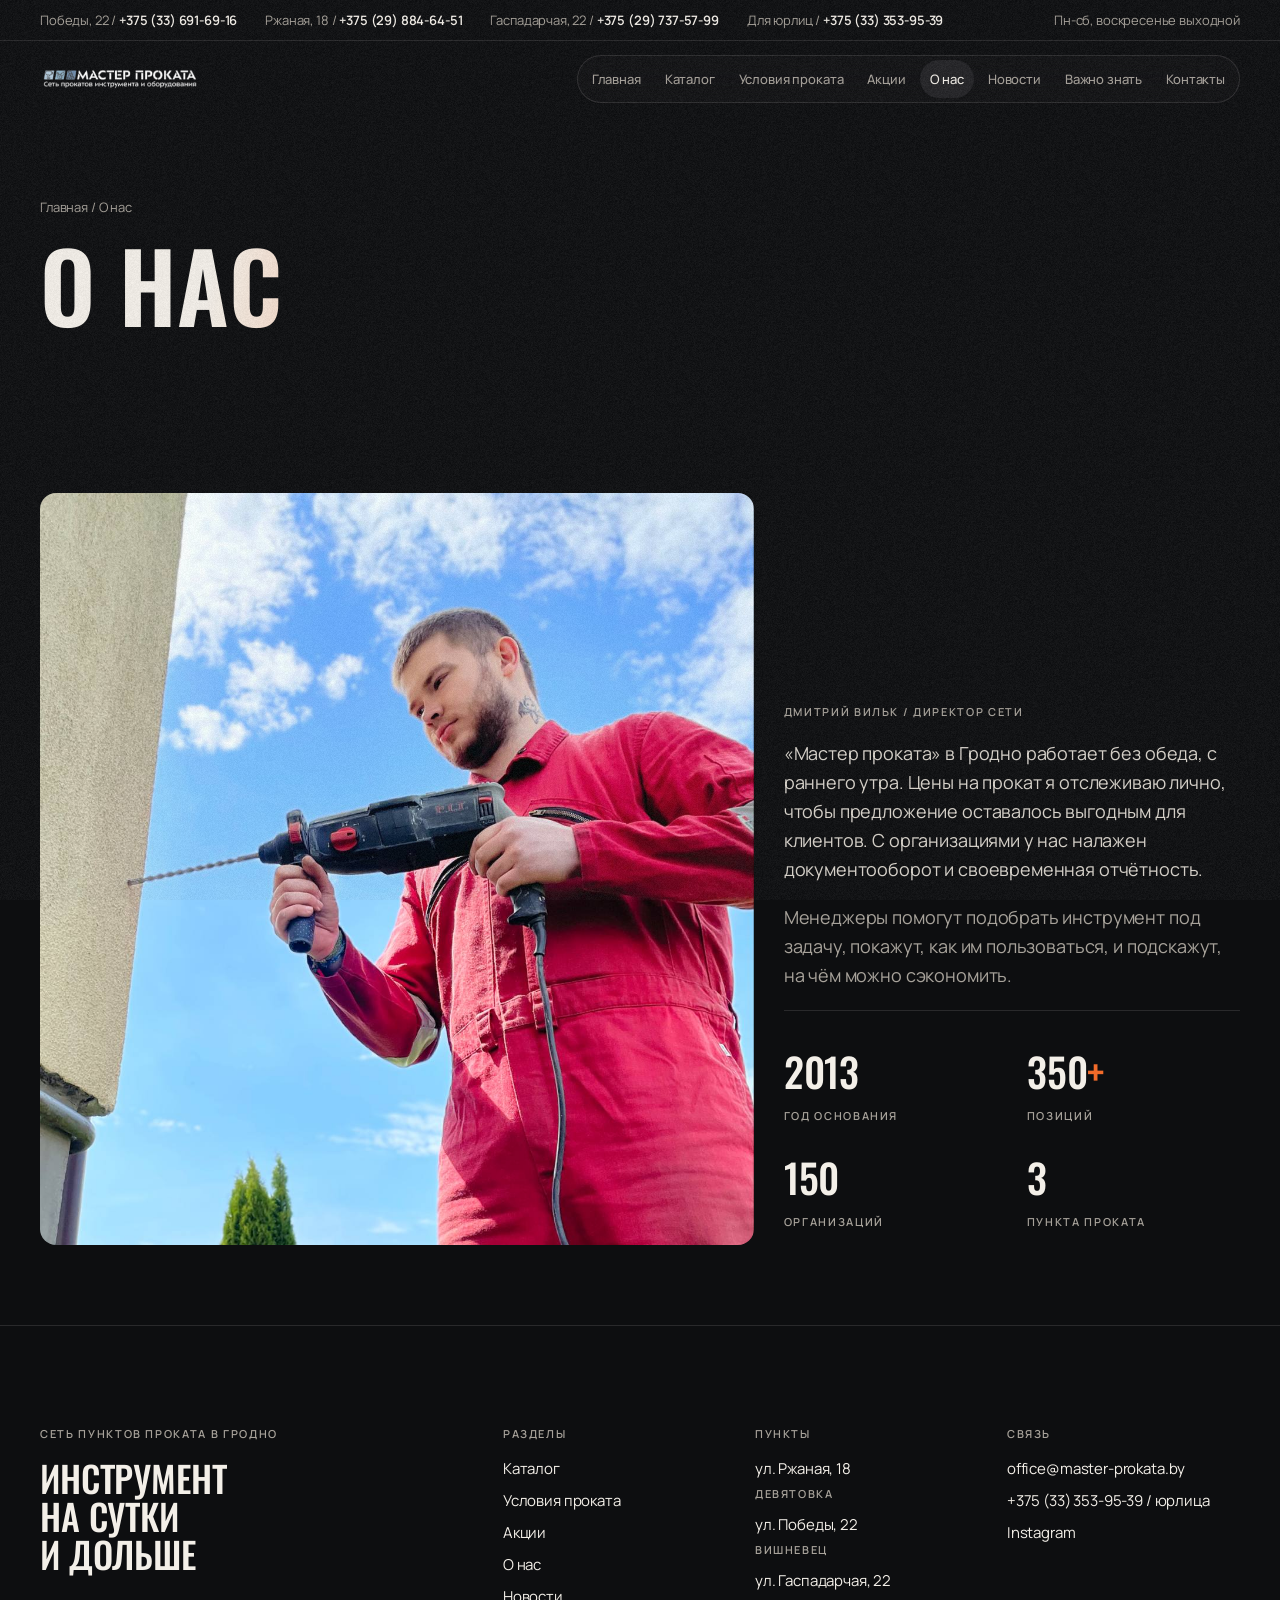
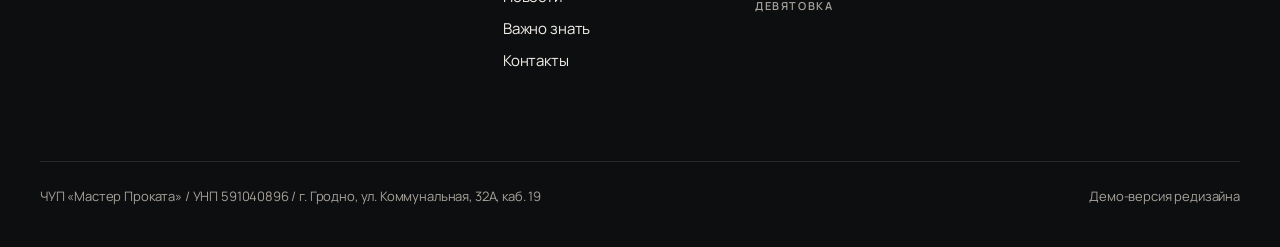
==== about.html @ 96099c33 "Master prokata redesign demo" ====
<!doctype html><html lang="ru"><head><meta charset="utf-8"><meta name="viewport" content="width=device-width,initial-scale=1">
<title>О нас / Мастер проката</title><link rel="preconnect" href="https://fonts.googleapis.com"><link rel="preconnect" href="https://fonts.gstatic.com" crossorigin>
<link href="https://fonts.googleapis.com/css2?family=Manrope:wght@400;500;600&family=Oswald:wght@500;600&display=swap&subset=cyrillic" rel="stylesheet">
<link rel="stylesheet" href="style.css"></head><body><div class="grain" aria-hidden="true"></div>
<div class="top"><div class="wrap">
<a href="tel:+375336916916">Победы, 22 / <b>+375 (33) 691-69-16</b></a>
<a href="tel:+375298846451">Ржаная, 18 / <b>+375 (29) 884-64-51</b></a>
<a href="tel:+375297375799">Гаспадарчая, 22 / <b>+375 (29) 737-57-99</b></a>
<a href="tel:+375333539539">Для юрлиц / <b>+375 (33) 353-95-39</b></a>
<span class="sp"></span><span>Пн-сб, воскресенье выходной</span>
<div class="call"><span>Гродно / 3 пункта проката</span><a href="contacts.html"><b>Позвонить</b></a></div>
</div></div>
<header class="hdr"><div class="wrap"><a class="logo" href="index.html"><img src="assets/img/logo.png" alt="Мастер проката"></a>
<nav class="nav"><a href="index.html">Главная</a><a href="catalog.html">Каталог</a><a href="usloviya.html">Условия проката</a><a href="https://master-prokata.by/akcii/" target=_blank rel=noopener>Акции</a><a href="about.html" class=on>О нас</a><a href="https://master-prokata.by/news/" target=_blank rel=noopener>Новости</a><a href="https://master-prokata.by/baza-znanii/" target=_blank rel=noopener>Важно знать</a><a href="contacts.html">Контакты</a></nav><button class="burger" aria-label="Меню" aria-expanded="false"><span></span><span></span><span></span></button></div></header>
<section class="phead"><div class="wrap" data-g><div class="crumbs" data-r><a href="index.html">Главная</a> / О нас</div><h1 class="grad" data-r>О нас</h1></div></section>
<section class="sec tight"><div class="wrap split" data-b><div class="ph" data-r><img src="assets/img/hero.jpg" alt="Работа с перфоратором"></div><div class="tx" data-g>
<div class="cap" data-r>Дмитрий Вильк / директор сети</div>
<p class="lead" data-r style="color:#d8d3cb">«Мастер проката» в Гродно работает без обеда, с раннего утра. Цены на прокат я отслеживаю лично, чтобы предложение оставалось выгодным для клиентов. С организациями у нас налажен документооборот и своевременная отчётность.</p>
<p class="lead" data-r>Менеджеры помогут подобрать инструмент под задачу, покажут, как им пользоваться, и подскажут, на чём можно сэкономить.</p>
<div class="nums" data-g style="grid-template-columns:1fr 1fr"><div class="num" data-r><b>2013</b><span class="cap">год основания</span></div><div class="num" data-r><b>350<i>+</i></b><span class="cap">позиций</span></div><div class="num" data-r><b>150</b><span class="cap">организаций</span></div><div class="num" data-r><b>3</b><span class="cap">пункта проката</span></div></div></div></div></section><footer class="ftr"><div class="wrap"><div class="g" data-g>
<div data-r><div class="cap">Сеть пунктов проката в Гродно</div><p class="big" style="margin:18px 0 24px">Инструмент<br>на сутки<br>и дольше</p><a class="pill acc" href="tel:+375298846451">+375 (29) 884-64-51</a></div>
<div data-r><h4>Разделы</h4><ul><li><a href="catalog.html">Каталог</a></li><li><a href="usloviya.html">Условия проката</a></li><li><a href="https://master-prokata.by/akcii/">Акции</a></li><li><a href="about.html">О нас</a></li><li><a href="https://master-prokata.by/news/">Новости</a></li><li><a href="https://master-prokata.by/baza-znanii/">Важно знать</a></li><li><a href="contacts.html">Контакты</a></li></ul></div>
<div data-r><h4>Пункты</h4><ul><li>ул. Ржаная, 18<br><span class="cap">Девятовка</span></li><li>ул. Победы, 22<br><span class="cap">Вишневец</span></li><li>ул. Гаспадарчая, 22<br><span class="cap">Девятовка</span></li></ul></div>
<div data-r><h4>Связь</h4><ul><li><a href="mailto:office@master-prokata.by">office@master-prokata.by</a></li><li><a href="tel:+375333539539">+375 (33) 353-95-39 / юрлица</a></li><li><a href="https://www.instagram.com/masterprokata_grodno/" target="_blank" rel="noopener">Instagram</a></li></ul></div>
</div><div class="legal"><span>ЧУП «Мастер Проката» / УНП 591040896 / г. Гродно, ул. Коммунальная, 32А, каб. 19</span><span>Демо-версия редизайна</span></div></div></footer>
<script src="main.js"></script></body></html>
---- style.css ----
:root{--bg:#0d0e10;--bg2:#141518;--ink:#f3efe8;--mute:#a7a29a;--line:rgba(243,239,232,.12);--acc:#f26b2a;
--glass:rgba(22,23,26,.55);--e:cubic-bezier(.215,.61,.355,1);--lead:cubic-bezier(.16,1,.3,1);
--disp:"Oswald",Arial Narrow,sans-serif;--text:"Manrope",Arial,sans-serif;--wrap:1520px}
*{box-sizing:border-box;margin:0;padding:0}
html{background:var(--bg);color:var(--ink);font:400 15px/1.6 var(--text);letter-spacing:-.01em;-webkit-font-smoothing:antialiased}
body{overflow-x:hidden}
a{color:inherit;text-decoration:none}img{display:block;max-width:100%}
.grain{position:fixed;inset:0;pointer-events:none;z-index:100;opacity:.05;background:url("assets/img/grain.png") repeat;background-size:200px 200px}
.wrap{max-width:var(--wrap);margin:0 auto;padding:0 40px}
.sec{padding:120px 0}.sec.tight{padding:80px 0}
.cap{font:600 11px/1.4 var(--text);letter-spacing:.15em;text-transform:uppercase;color:var(--mute)}
.cap b{color:var(--acc);font-weight:600}
h1,h2,h3{font-family:var(--disp);font-weight:600;text-transform:uppercase;letter-spacing:0;line-height:.95}
.grad{background:linear-gradient(100deg,var(--ink) 30%,var(--acc) 120%);-webkit-background-clip:text;background-clip:text;color:transparent}
h2{font-size:clamp(40px,5vw,72px)}
h3{font-size:22px;line-height:1.1}
p.lead{font-size:18px;color:var(--mute);max-width:520px}
/* pills */
.pill{display:inline-flex;align-items:center;gap:8px;height:44px;padding:0 22px;border-radius:999px;border:1px solid var(--line);background:var(--glass);backdrop-filter:blur(14px);-webkit-backdrop-filter:blur(14px);font:600 14px var(--text);transition:background .3s var(--e),border-color .3s var(--e),color .3s var(--e)}
.pill:hover{border-color:rgba(243,239,232,.35)}
.pill.acc{background:var(--acc);border-color:var(--acc);color:#140904}.pill.acc:hover{background:#ff7d3e}
.pill.sm{height:34px;padding:0 16px;font-size:13px}
.glass{background:var(--glass);border:1px solid var(--line);border-radius:16px;backdrop-filter:blur(18px);-webkit-backdrop-filter:blur(18px)}
/* top bar + header */
.top{position:relative;z-index:20;background:var(--bg);border-bottom:1px solid var(--line);font-size:13px;color:var(--mute)}
.top .wrap{display:flex;gap:28px;align-items:center;height:40px;white-space:nowrap}
.top a:hover{color:var(--ink)}.top b{color:var(--ink);font-weight:600}.top .sp{flex:1}
.hdr{position:sticky;top:0;z-index:30;transition:background .5s var(--e)}
.hdr.solid{background:rgba(13,14,16,.82);backdrop-filter:blur(16px);-webkit-backdrop-filter:blur(16px);border-bottom:1px solid var(--line)}
.hdr .wrap{position:relative;display:flex;align-items:center;gap:24px;height:76px}
.logo img{height:30px;width:auto}
.nav{display:flex;gap:4px;margin-left:auto;padding:4px;border-radius:999px;border:1px solid var(--line);background:var(--glass);backdrop-filter:blur(14px);-webkit-backdrop-filter:blur(14px)}
.nav a{padding:9px 14px;border-radius:999px;font-size:14px;font-weight:500;color:var(--mute);transition:color .3s var(--e),background .3s var(--e)}
.nav a:hover,.nav a.on{color:var(--ink);background:rgba(243,239,232,.08)}
.burger{display:none;margin-left:auto;width:44px;height:44px;border-radius:999px;border:1px solid var(--line);background:var(--glass);color:var(--ink);cursor:pointer}
.burger span{display:block;width:18px;height:2px;margin:4px auto;background:currentColor;transition:transform .3s var(--e),opacity .3s var(--e)}
.open .burger span:nth-child(1){transform:translateY(6px) rotate(45deg)}.open .burger span:nth-child(2){opacity:0}.open .burger span:nth-child(3){transform:translateY(-6px) rotate(-45deg)}
.call{display:none}
/* hero */
.hero{position:relative;min-height:calc(100svh - 40px);margin-top:-76px;display:flex;align-items:flex-end;overflow:hidden}
.hero img.bg{position:absolute;top:0;right:0;width:56%;height:100%;object-fit:cover;object-position:50% 30%}
.hero:after{content:"";position:absolute;inset:0;background:linear-gradient(90deg,var(--bg) 44%,rgba(13,14,16,0) 60%),linear-gradient(0deg,var(--bg) 0%,rgba(13,14,16,0) 25%),linear-gradient(180deg,rgba(13,14,16,.7) 0%,rgba(13,14,16,0) 22%)}
.hero .wrap{position:relative;z-index:2;width:100%;padding-bottom:56px}
.hero .col{width:39vw;max-width:45vw}
.hero h1{font-size:clamp(64px,11.25vw,162px);line-height:.86;margin:18px 0 22px}
.hero p{font-size:17px;color:#cfc9c0;max-width:440px}
.hero .acts{display:flex;gap:12px;margin-top:32px;flex-wrap:wrap}
.hero .pts{position:absolute;right:40px;bottom:72px;z-index:2;width:330px;padding:22px;display:grid;gap:14px}
.pts .r{display:flex;justify-content:space-between;gap:12px;font-size:14px}.pts .r span{color:var(--mute)}
/* numbers */
.nums{display:grid;grid-template-columns:repeat(4,1fr);gap:30px;border-top:1px solid var(--line);padding-top:40px}
.num b{display:block;font:500 40px/1 var(--disp);margin-bottom:12px}.num b i{font-style:normal;color:var(--acc)}
/* asym */
.asym{display:grid;grid-template-columns:39fr 61fr;gap:30px;align-items:start}
.asym .head{position:sticky;top:120px}
.asym h2{margin:18px 0 24px}
/* cards */
.grid{display:grid;grid-template-columns:repeat(4,1fr);gap:16px}
.grid.top4{gap:30px}
.card{position:relative;display:flex;flex-direction:column;border-radius:16px;overflow:hidden;background:var(--bg2);border:1px solid var(--line);transition:border-color .5s var(--e)}
.card:hover{border-color:rgba(242,107,42,.55)}
.card .ph{aspect-ratio:4/3;overflow:hidden;background:#e9e6e0}
.card .ph img{width:100%;height:100%;object-fit:cover;transition:transform .6s var(--e)}
.card .ph.prod img{object-fit:contain;padding:18px;mix-blend-mode:multiply}
.card:hover .ph img{transform:scale(1.04)}
.card .bd{padding:18px 20px 20px;display:flex;flex-direction:column;gap:10px;flex:1}
.card .nm{font-weight:600;font-size:15px;line-height:1.35}
.card .pr{margin-top:auto;display:flex;align-items:baseline;gap:8px;font:500 28px/1 var(--disp)}
.card .pr small{font:500 11px var(--text);letter-spacing:.15em;text-transform:uppercase;color:var(--mute)}
.card .pr s{font-size:16px;color:var(--mute)}
.tag{position:absolute;top:12px;left:12px;z-index:2}
/* steps */
.steps{display:grid;grid-template-columns:repeat(3,1fr);gap:16px}
.step{padding:28px;border-radius:16px;border:1px solid var(--line)}
.step b{display:block;font:500 32px/1 var(--disp);color:var(--acc);margin-bottom:18px}
.step p{color:var(--mute);margin-top:10px}
/* photo split */
.split{display:grid;grid-template-columns:61fr 39fr;gap:30px;align-items:stretch}
.split .ph{border-radius:16px;overflow:hidden;min-height:560px}.split .ph img{width:100%;height:100%;object-fit:cover}
.split .tx{display:flex;flex-direction:column;justify-content:flex-end;gap:20px;padding:12px 0}
.rows{border-top:1px solid var(--line)}.rows>div{display:flex;justify-content:space-between;gap:20px;padding:16px 0;border-bottom:1px solid var(--line)}.rows span{color:var(--mute)}
/* points */
.points{display:grid;grid-template-columns:repeat(3,1fr);gap:16px}
.point{border-radius:16px;overflow:hidden;position:relative;min-height:420px;display:flex;align-items:flex-end}
.point img{position:absolute;inset:0;width:100%;height:100%;object-fit:cover}
.point .glass{position:relative;margin:12px;padding:20px;width:100%}
.point h3{margin:8px 0 12px}.point a.tel{font:500 28px/1 var(--disp);display:block;margin-bottom:8px}
/* footer */
.ftr{border-top:1px solid var(--line);padding:100px 0 40px}
.ftr .g{display:grid;grid-template-columns:39fr 20fr 20fr 21fr;gap:30px}
.ftr h4{font:600 11px var(--text);letter-spacing:.15em;text-transform:uppercase;color:var(--mute);margin-bottom:16px}
.ftr li{list-style:none;margin-bottom:8px}.ftr li a:hover{color:var(--acc)}
.ftr .big{font:500 36px/1.05 var(--disp);text-transform:uppercase}
.ftr .legal{margin-top:80px;padding-top:24px;border-top:1px solid var(--line);font-size:13px;color:var(--mute);display:flex;justify-content:space-between;gap:20px;flex-wrap:wrap}
/* inner */
.phead{padding:80px 0 60px}
.phead h1{font-size:clamp(52px,7.5vw,112px);margin:20px 0 24px;max-width:45vw}
.crumbs{font-size:13px;color:var(--mute)}.crumbs a:hover{color:var(--ink)}
.pills{display:flex;flex-wrap:wrap;gap:8px}
.az{columns:4;column-gap:30px}.az a{display:block;padding:9px 0;border-bottom:1px solid var(--line);color:#d8d3cb;break-inside:avoid;transition:color .3s var(--e)}.az a:hover{color:var(--acc)}
.item{display:grid;grid-template-columns:55fr 45fr;gap:30px}
.item .ph{background:#e9e6e0;border-radius:16px;display:flex;align-items:center;justify-content:center;padding:40px;min-height:520px}
.item .ph img{mix-blend-mode:multiply;max-height:440px}
.item h1{font-size:clamp(44px,5vw,76px);margin:18px 0 24px;max-width:none}
.price{font:500 40px/1 var(--disp)}.price small{font:600 11px var(--text);letter-spacing:.15em;text-transform:uppercase;color:var(--mute);margin-left:8px}
.spec{display:grid;grid-template-columns:1fr 1fr;border-top:1px solid var(--line)}.spec div{padding:12px 0;border-bottom:1px solid var(--line);display:flex;justify-content:space-between;gap:12px;padding-right:20px}.spec span{color:var(--mute)}
.prose{max-width:760px;color:#d8d3cb}.prose p{margin-bottom:16px}.prose h3{margin:40px 0 14px;color:var(--ink)}.prose ul{margin:0 0 16px 20px}
.note{padding:22px 24px;border-left:2px solid var(--acc);background:var(--bg2);border-radius:0 16px 16px 0;margin:24px 0}
/* lead motion: blur-in */
.js [data-r]{opacity:0;filter:blur(14px);transform:translateY(18px)}
.js [data-r].in{opacity:1;filter:blur(0);transform:none;transition:opacity .9s var(--lead),filter .9s var(--lead),transform .9s var(--lead);transition-delay:var(--d,0ms)}
@media (prefers-reduced-motion:reduce){.js [data-r]{opacity:1;filter:none;transform:none}*{transition:none!important}}
/* responsive */
@media(max-width:1280px){.nav a{padding:9px 10px;font-size:13px}}
@media(max-width:1100px){.nav{display:none}.burger{display:block}
 .open .nav{display:flex;flex-direction:column;position:absolute;top:100%;left:16px;right:16px;border-radius:16px;padding:10px;background:rgba(20,21,24,.94)}
 .open .nav a{padding:14px 16px;font-size:17px;color:var(--ink)}
 .grid{grid-template-columns:repeat(2,1fr)}.az{columns:2}}
@media(max-width:760px){.wrap{padding:0 16px}.sec{padding:80px 0}
 .top .wrap>*:not(.call){display:none}.top .call{display:flex;width:100%;justify-content:space-between}
 .hdr .wrap{height:64px}.hero{margin-top:-64px}
 .hero .col{width:100%;max-width:none}.hero h1{font-size:72px}.hero .pts{position:relative;right:auto;bottom:auto;width:auto;margin:0 16px 40px}
 .hero{flex-direction:column;justify-content:flex-end}.hero .wrap{padding-bottom:28px}
 .hero:after{background:linear-gradient(0deg,var(--bg) 40%,rgba(13,14,16,0) 62%),linear-gradient(180deg,rgba(13,14,16,.6) 0%,rgba(13,14,16,0) 18%)}
 .hero img.bg{width:100%;height:64%;object-position:60% 20%}
 .hero{min-height:auto;padding-top:56vh}
 .nums{grid-template-columns:1fr 1fr;gap:28px 16px}.asym,.split,.item,.ftr .g{grid-template-columns:1fr}.asym .head{position:static}
 .grid,.grid.top4{grid-template-columns:1fr 1fr;gap:12px}.steps,.points{grid-template-columns:1fr}.split .ph{min-height:360px}
 .card .bd{padding:14px}.card .nm{font-size:14px}.card .pr{font-size:24px}
 .phead h1{max-width:none}.az{columns:1}.spec{grid-template-columns:1fr}.item .ph{min-height:320px}}
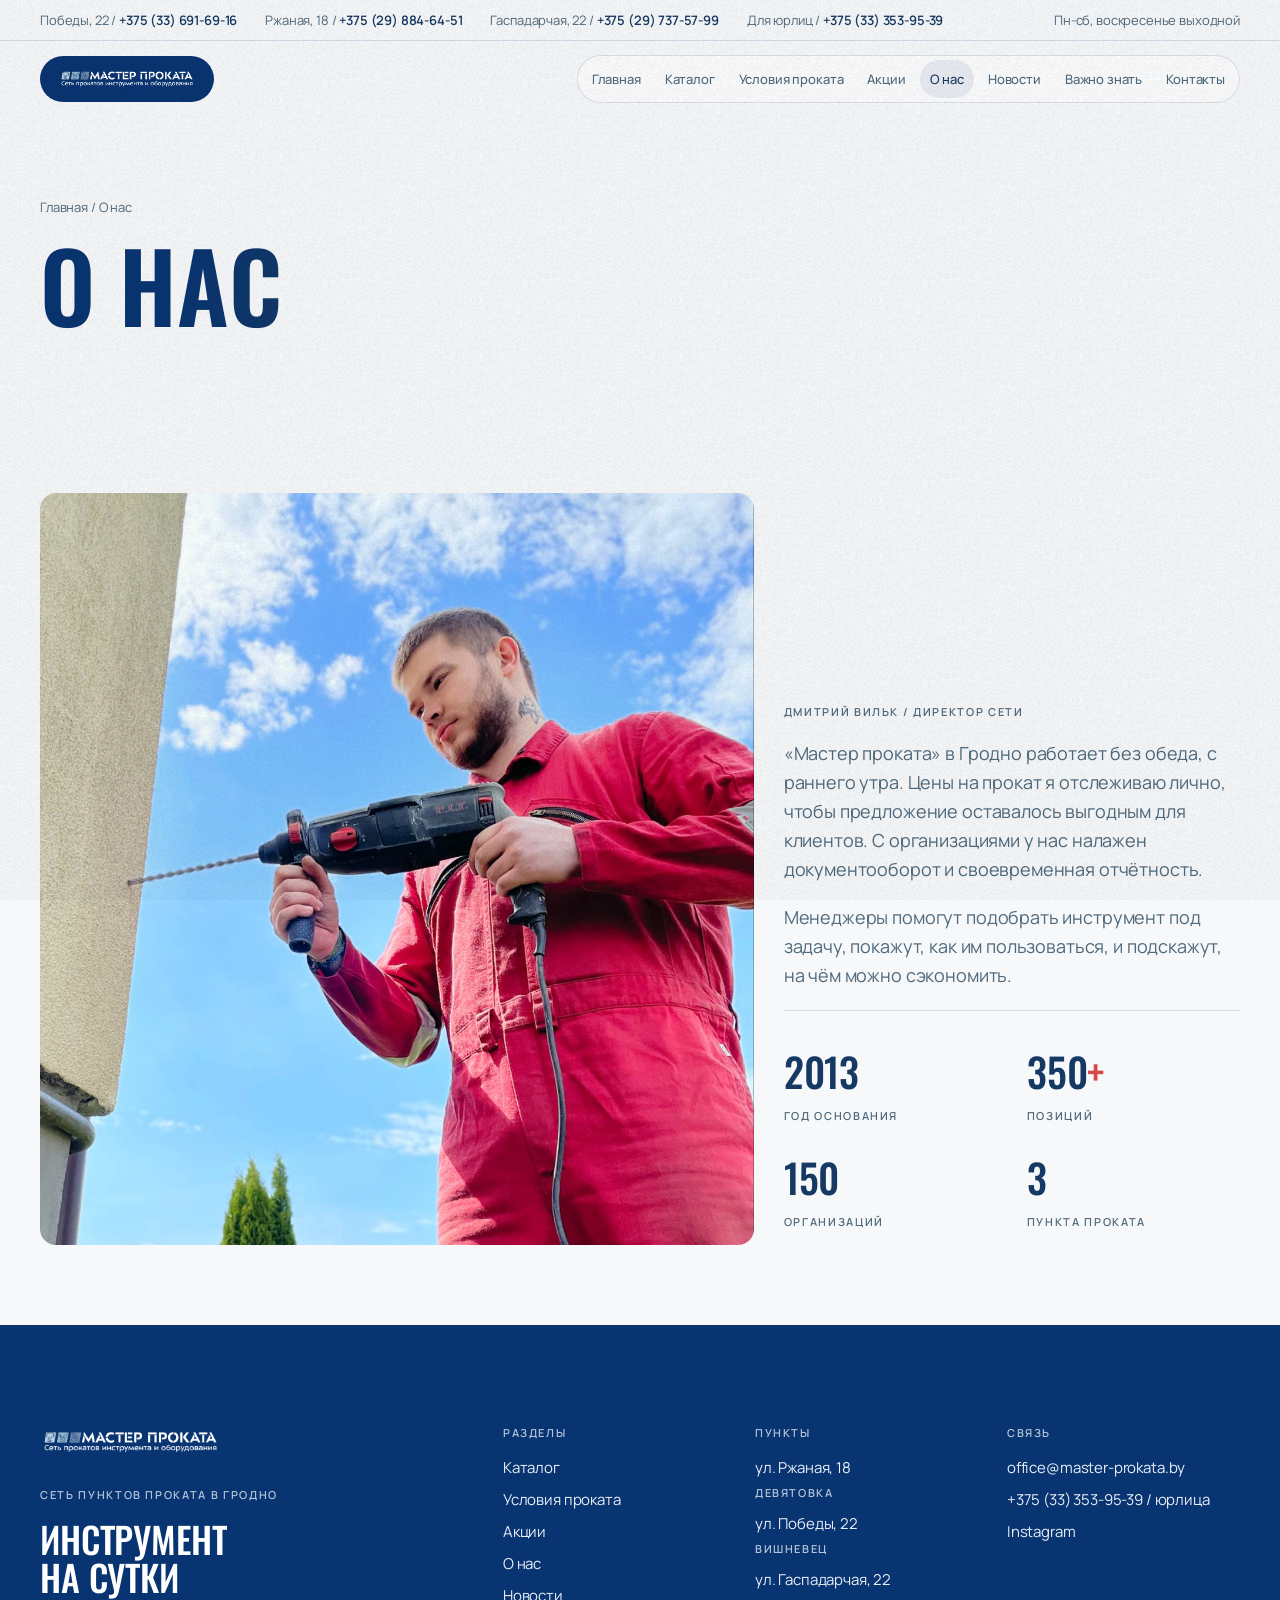
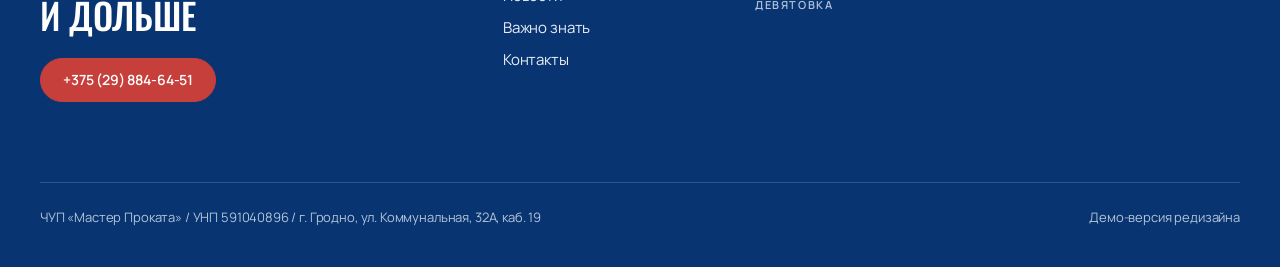
==== commit 517c0f94: "Light theme in master-prokata palette, real logo" ====
--- a/about.html
+++ b/about.html
@@ -15,10 +15,10 @@
 <section class="phead"><div class="wrap" data-g><div class="crumbs" data-r><a href="index.html">Главная</a> / О нас</div><h1 class="grad" data-r>О нас</h1></div></section>
 <section class="sec tight"><div class="wrap split" data-b><div class="ph" data-r><img src="assets/img/hero.jpg" alt="Работа с перфоратором"></div><div class="tx" data-g>
 <div class="cap" data-r>Дмитрий Вильк / директор сети</div>
-<p class="lead" data-r style="color:#d8d3cb">«Мастер проката» в Гродно работает без обеда, с раннего утра. Цены на прокат я отслеживаю лично, чтобы предложение оставалось выгодным для клиентов. С организациями у нас налажен документооборот и своевременная отчётность.</p>
+<p class="lead" data-r >«Мастер проката» в Гродно работает без обеда, с раннего утра. Цены на прокат я отслеживаю лично, чтобы предложение оставалось выгодным для клиентов. С организациями у нас налажен документооборот и своевременная отчётность.</p>
 <p class="lead" data-r>Менеджеры помогут подобрать инструмент под задачу, покажут, как им пользоваться, и подскажут, на чём можно сэкономить.</p>
 <div class="nums" data-g style="grid-template-columns:1fr 1fr"><div class="num" data-r><b>2013</b><span class="cap">год основания</span></div><div class="num" data-r><b>350<i>+</i></b><span class="cap">позиций</span></div><div class="num" data-r><b>150</b><span class="cap">организаций</span></div><div class="num" data-r><b>3</b><span class="cap">пункта проката</span></div></div></div></div></section><footer class="ftr"><div class="wrap"><div class="g" data-g>
-<div data-r><div class="cap">Сеть пунктов проката в Гродно</div><p class="big" style="margin:18px 0 24px">Инструмент<br>на сутки<br>и дольше</p><a class="pill acc" href="tel:+375298846451">+375 (29) 884-64-51</a></div>
+<div data-r><a class="logo" href="index.html"><img src="assets/img/logo.png" alt="Мастер проката"></a><div class="cap">Сеть пунктов проката в Гродно</div><p class="big" style="margin:18px 0 24px">Инструмент<br>на сутки<br>и дольше</p><a class="pill acc" href="tel:+375298846451">+375 (29) 884-64-51</a></div>
 <div data-r><h4>Разделы</h4><ul><li><a href="catalog.html">Каталог</a></li><li><a href="usloviya.html">Условия проката</a></li><li><a href="https://master-prokata.by/akcii/">Акции</a></li><li><a href="about.html">О нас</a></li><li><a href="https://master-prokata.by/news/">Новости</a></li><li><a href="https://master-prokata.by/baza-znanii/">Важно знать</a></li><li><a href="contacts.html">Контакты</a></li></ul></div>
 <div data-r><h4>Пункты</h4><ul><li>ул. Ржаная, 18<br><span class="cap">Девятовка</span></li><li>ул. Победы, 22<br><span class="cap">Вишневец</span></li><li>ул. Гаспадарчая, 22<br><span class="cap">Девятовка</span></li></ul></div>
 <div data-r><h4>Связь</h4><ul><li><a href="mailto:office@master-prokata.by">office@master-prokata.by</a></li><li><a href="tel:+375333539539">+375 (33) 353-95-39 / юрлица</a></li><li><a href="https://www.instagram.com/masterprokata_grodno/" target="_blank" rel="noopener">Instagram</a></li></ul></div>
--- a/style.css
+++ b/style.css
@@ -1,24 +1,24 @@
-:root{--bg:#0d0e10;--bg2:#141518;--ink:#f3efe8;--mute:#a7a29a;--line:rgba(243,239,232,.12);--acc:#f26b2a;
---glass:rgba(22,23,26,.55);--e:cubic-bezier(.215,.61,.355,1);--lead:cubic-bezier(.16,1,.3,1);
+:root{--bg:#f7f8fa;--bg2:#ffffff;--ink:#163963;--txt:#34343c;--mute:#4f6a7d;--line:rgba(8,52,113,.14);--acc:#d44a44;--navy:#083471;
+--glass:rgba(255,255,255,.62);--e:cubic-bezier(.215,.61,.355,1);--lead:cubic-bezier(.16,1,.3,1);
 --disp:"Oswald",Arial Narrow,sans-serif;--text:"Manrope",Arial,sans-serif;--wrap:1520px}
 *{box-sizing:border-box;margin:0;padding:0}
-html{background:var(--bg);color:var(--ink);font:400 15px/1.6 var(--text);letter-spacing:-.01em;-webkit-font-smoothing:antialiased}
+html{background:var(--bg);color:var(--txt);font:400 15px/1.6 var(--text);letter-spacing:-.01em;-webkit-font-smoothing:antialiased}
 body{overflow-x:hidden}
 a{color:inherit;text-decoration:none}img{display:block;max-width:100%}
-.grain{position:fixed;inset:0;pointer-events:none;z-index:100;opacity:.05;background:url("assets/img/grain.png") repeat;background-size:200px 200px}
+.grain{position:fixed;inset:0;pointer-events:none;z-index:100;opacity:.06;mix-blend-mode:multiply;background:url("assets/img/grain.png") repeat;background-size:200px 200px}
 .wrap{max-width:var(--wrap);margin:0 auto;padding:0 40px}
 .sec{padding:120px 0}.sec.tight{padding:80px 0}
 .cap{font:600 11px/1.4 var(--text);letter-spacing:.15em;text-transform:uppercase;color:var(--mute)}
 .cap b{color:var(--acc);font-weight:600}
 h1,h2,h3{font-family:var(--disp);font-weight:600;text-transform:uppercase;letter-spacing:0;line-height:.95}
-.grad{background:linear-gradient(100deg,var(--ink) 30%,var(--acc) 120%);-webkit-background-clip:text;background-clip:text;color:transparent}
+.grad{background:linear-gradient(100deg,#083471 25%,#163963 55%,#d44a44 125%);-webkit-background-clip:text;background-clip:text;color:transparent}
 h2{font-size:clamp(40px,5vw,72px)}
 h3{font-size:22px;line-height:1.1}
 p.lead{font-size:18px;color:var(--mute);max-width:520px}
 /* pills */
 .pill{display:inline-flex;align-items:center;gap:8px;height:44px;padding:0 22px;border-radius:999px;border:1px solid var(--line);background:var(--glass);backdrop-filter:blur(14px);-webkit-backdrop-filter:blur(14px);font:600 14px var(--text);transition:background .3s var(--e),border-color .3s var(--e),color .3s var(--e)}
-.pill:hover{border-color:rgba(243,239,232,.35)}
-.pill.acc{background:var(--acc);border-color:var(--acc);color:#140904}.pill.acc:hover{background:#ff7d3e}
+.pill{color:var(--ink)}.pill:hover{border-color:rgba(8,52,113,.4)}
+.pill.acc{background:#c63f3a;border-color:#c63f3a;color:#fff}.pill.acc:hover{background:#b23531}
 .pill.sm{height:34px;padding:0 16px;font-size:13px}
 .glass{background:var(--glass);border:1px solid var(--line);border-radius:16px;backdrop-filter:blur(18px);-webkit-backdrop-filter:blur(18px)}
 /* top bar + header */
@@ -26,12 +26,12 @@
 .top .wrap{display:flex;gap:28px;align-items:center;height:40px;white-space:nowrap}
 .top a:hover{color:var(--ink)}.top b{color:var(--ink);font-weight:600}.top .sp{flex:1}
 .hdr{position:sticky;top:0;z-index:30;transition:background .5s var(--e)}
-.hdr.solid{background:rgba(13,14,16,.82);backdrop-filter:blur(16px);-webkit-backdrop-filter:blur(16px);border-bottom:1px solid var(--line)}
+.hdr.solid{background:rgba(247,248,250,.85);backdrop-filter:blur(16px);-webkit-backdrop-filter:blur(16px);border-bottom:1px solid var(--line)}
 .hdr .wrap{position:relative;display:flex;align-items:center;gap:24px;height:76px}
-.logo img{height:30px;width:auto}
+.logo{display:inline-flex;align-items:center;padding:10px 18px;border-radius:999px;background:var(--navy)}.logo img{height:26px;width:auto}
 .nav{display:flex;gap:4px;margin-left:auto;padding:4px;border-radius:999px;border:1px solid var(--line);background:var(--glass);backdrop-filter:blur(14px);-webkit-backdrop-filter:blur(14px)}
 .nav a{padding:9px 14px;border-radius:999px;font-size:14px;font-weight:500;color:var(--mute);transition:color .3s var(--e),background .3s var(--e)}
-.nav a:hover,.nav a.on{color:var(--ink);background:rgba(243,239,232,.08)}
+.nav a:hover,.nav a.on{color:var(--ink);background:rgba(8,52,113,.08)}
 .burger{display:none;margin-left:auto;width:44px;height:44px;border-radius:999px;border:1px solid var(--line);background:var(--glass);color:var(--ink);cursor:pointer}
 .burger span{display:block;width:18px;height:2px;margin:4px auto;background:currentColor;transition:transform .3s var(--e),opacity .3s var(--e)}
 .open .burger span:nth-child(1){transform:translateY(6px) rotate(45deg)}.open .burger span:nth-child(2){opacity:0}.open .burger span:nth-child(3){transform:translateY(-6px) rotate(-45deg)}
@@ -39,11 +39,11 @@
 /* hero */
 .hero{position:relative;min-height:calc(100svh - 40px);margin-top:-76px;display:flex;align-items:flex-end;overflow:hidden}
 .hero img.bg{position:absolute;top:0;right:0;width:56%;height:100%;object-fit:cover;object-position:50% 30%}
-.hero:after{content:"";position:absolute;inset:0;background:linear-gradient(90deg,var(--bg) 44%,rgba(13,14,16,0) 60%),linear-gradient(0deg,var(--bg) 0%,rgba(13,14,16,0) 25%),linear-gradient(180deg,rgba(13,14,16,.7) 0%,rgba(13,14,16,0) 22%)}
+.hero:after{content:"";position:absolute;inset:0;background:linear-gradient(90deg,var(--bg) 44%,rgba(247,248,250,0) 60%),linear-gradient(0deg,var(--bg) 0%,rgba(247,248,250,0) 25%),linear-gradient(180deg,rgba(247,248,250,.75) 0%,rgba(247,248,250,0) 20%)}
 .hero .wrap{position:relative;z-index:2;width:100%;padding-bottom:56px}
 .hero .col{width:39vw;max-width:45vw}
 .hero h1{font-size:clamp(64px,11.25vw,162px);line-height:.86;margin:18px 0 22px}
-.hero p{font-size:17px;color:#cfc9c0;max-width:440px}
+.hero p{font-size:17px;color:var(--txt);max-width:440px}
 .hero .acts{display:flex;gap:12px;margin-top:32px;flex-wrap:wrap}
 .hero .pts{position:absolute;right:40px;bottom:72px;z-index:2;width:330px;padding:22px;display:grid;gap:14px}
 .pts .r{display:flex;justify-content:space-between;gap:12px;font-size:14px}.pts .r span{color:var(--mute)}
@@ -58,20 +58,20 @@
 .grid{display:grid;grid-template-columns:repeat(4,1fr);gap:16px}
 .grid.top4{gap:30px}
 .card{position:relative;display:flex;flex-direction:column;border-radius:16px;overflow:hidden;background:var(--bg2);border:1px solid var(--line);transition:border-color .5s var(--e)}
-.card:hover{border-color:rgba(242,107,42,.55)}
-.card .ph{aspect-ratio:4/3;overflow:hidden;background:#e9e6e0}
+.card:hover{border-color:rgba(212,74,68,.55)}
+.card .ph{aspect-ratio:4/3;overflow:hidden;background:#fff}
 .card .ph img{width:100%;height:100%;object-fit:cover;transition:transform .6s var(--e)}
 .card .ph.prod img{object-fit:contain;padding:18px;mix-blend-mode:multiply}
 .card:hover .ph img{transform:scale(1.04)}
 .card .bd{padding:18px 20px 20px;display:flex;flex-direction:column;gap:10px;flex:1}
-.card .nm{font-weight:600;font-size:15px;line-height:1.35}
-.card .pr{margin-top:auto;display:flex;align-items:baseline;gap:8px;font:500 28px/1 var(--disp)}
+.card .nm{color:var(--ink);font-weight:600;font-size:15px;line-height:1.35}
+.card .pr{color:var(--ink);margin-top:auto;display:flex;align-items:baseline;gap:8px;font:500 28px/1 var(--disp)}
 .card .pr small{font:500 11px var(--text);letter-spacing:.15em;text-transform:uppercase;color:var(--mute)}
 .card .pr s{font-size:16px;color:var(--mute)}
 .tag{position:absolute;top:12px;left:12px;z-index:2}
 /* steps */
 .steps{display:grid;grid-template-columns:repeat(3,1fr);gap:16px}
-.step{padding:28px;border-radius:16px;border:1px solid var(--line)}
+.step{background:var(--glass);backdrop-filter:blur(14px);padding:28px;border-radius:16px;border:1px solid var(--line)}
 .step b{display:block;font:500 32px/1 var(--disp);color:var(--acc);margin-bottom:18px}
 .step p{color:var(--mute);margin-top:10px}
 /* photo split */
@@ -97,14 +97,14 @@
 .phead h1{font-size:clamp(52px,7.5vw,112px);margin:20px 0 24px;max-width:45vw}
 .crumbs{font-size:13px;color:var(--mute)}.crumbs a:hover{color:var(--ink)}
 .pills{display:flex;flex-wrap:wrap;gap:8px}
-.az{columns:4;column-gap:30px}.az a{display:block;padding:9px 0;border-bottom:1px solid var(--line);color:#d8d3cb;break-inside:avoid;transition:color .3s var(--e)}.az a:hover{color:var(--acc)}
+.az{columns:4;column-gap:30px}.az a{display:block;padding:9px 0;border-bottom:1px solid var(--line);color:var(--txt);break-inside:avoid;transition:color .3s var(--e)}.az a:hover{color:var(--acc)}
 .item{display:grid;grid-template-columns:55fr 45fr;gap:30px}
-.item .ph{background:#e9e6e0;border-radius:16px;display:flex;align-items:center;justify-content:center;padding:40px;min-height:520px}
+.item .ph{background:#fff;border:1px solid var(--line);border-radius:16px;display:flex;align-items:center;justify-content:center;padding:40px;min-height:520px}
 .item .ph img{mix-blend-mode:multiply;max-height:440px}
 .item h1{font-size:clamp(44px,5vw,76px);margin:18px 0 24px;max-width:none}
 .price{font:500 40px/1 var(--disp)}.price small{font:600 11px var(--text);letter-spacing:.15em;text-transform:uppercase;color:var(--mute);margin-left:8px}
 .spec{display:grid;grid-template-columns:1fr 1fr;border-top:1px solid var(--line)}.spec div{padding:12px 0;border-bottom:1px solid var(--line);display:flex;justify-content:space-between;gap:12px;padding-right:20px}.spec span{color:var(--mute)}
-.prose{max-width:760px;color:#d8d3cb}.prose p{margin-bottom:16px}.prose h3{margin:40px 0 14px;color:var(--ink)}.prose ul{margin:0 0 16px 20px}
+.prose{max-width:760px;color:var(--txt)}.prose p{margin-bottom:16px}.prose h3{margin:40px 0 14px;color:var(--ink)}.prose ul{margin:0 0 16px 20px}
 .note{padding:22px 24px;border-left:2px solid var(--acc);background:var(--bg2);border-radius:0 16px 16px 0;margin:24px 0}
 /* lead motion: blur-in */
 .js [data-r]{opacity:0;filter:blur(14px);transform:translateY(18px)}
@@ -113,7 +113,7 @@
 /* responsive */
 @media(max-width:1280px){.nav a{padding:9px 10px;font-size:13px}}
 @media(max-width:1100px){.nav{display:none}.burger{display:block}
- .open .nav{display:flex;flex-direction:column;position:absolute;top:100%;left:16px;right:16px;border-radius:16px;padding:10px;background:rgba(20,21,24,.94)}
+ .open .nav{display:flex;flex-direction:column;position:absolute;top:100%;left:16px;right:16px;border-radius:16px;padding:10px;background:rgba(255,255,255,.95)}
  .open .nav a{padding:14px 16px;font-size:17px;color:var(--ink)}
  .grid{grid-template-columns:repeat(2,1fr)}.az{columns:2}}
 @media(max-width:760px){.wrap{padding:0 16px}.sec{padding:80px 0}
@@ -121,10 +121,16 @@
  .hdr .wrap{height:64px}.hero{margin-top:-64px}
  .hero .col{width:100%;max-width:none}.hero h1{font-size:72px}.hero .pts{position:relative;right:auto;bottom:auto;width:auto;margin:0 16px 40px}
  .hero{flex-direction:column;justify-content:flex-end}.hero .wrap{padding-bottom:28px}
- .hero:after{background:linear-gradient(0deg,var(--bg) 40%,rgba(13,14,16,0) 62%),linear-gradient(180deg,rgba(13,14,16,.6) 0%,rgba(13,14,16,0) 18%)}
+ .hero:after{background:linear-gradient(0deg,var(--bg) 40%,rgba(247,248,250,0) 62%),linear-gradient(180deg,rgba(247,248,250,.7) 0%,rgba(247,248,250,0) 16%)}
  .hero img.bg{width:100%;height:64%;object-position:60% 20%}
  .hero{min-height:auto;padding-top:56vh}
  .nums{grid-template-columns:1fr 1fr;gap:28px 16px}.asym,.split,.item,.ftr .g{grid-template-columns:1fr}.asym .head{position:static}
  .grid,.grid.top4{grid-template-columns:1fr 1fr;gap:12px}.steps,.points{grid-template-columns:1fr}.split .ph{min-height:360px}
- .card .bd{padding:14px}.card .nm{font-size:14px}.card .pr{font-size:24px}
+ .card .bd{padding:14px}.card .nm{color:var(--ink);font-size:14px}.card .pr{color:var(--ink);font-size:24px}
  .phead h1{max-width:none}.az{columns:1}.spec{grid-template-columns:1fr}.item .ph{min-height:320px}}
+
+.ftr{background:var(--navy);color:#e8eef6;border-top:0}.ftr .big{color:#fff}.ftr h4,.ftr .cap,.ftr .legal{color:#b3c4d8}.ftr .legal{border-color:rgba(255,255,255,.16)}.ftr li a:hover{color:#fff;text-decoration:underline}
+.ftr .logo{padding:0;background:none;margin-bottom:28px}.ftr .logo img{height:34px}
+.cap b{color:var(--acc)}.burger{color:var(--ink)}.num b{color:var(--ink)}.num b i{color:var(--acc)}.step b{color:var(--acc)}.rows b{color:var(--ink)}
+.point .glass{background:rgba(255,255,255,.82)}.point h3,.point a.tel{color:var(--ink)}
+.note{background:#fff}.split .tx .lead,.asym .lead{color:var(--mute)}
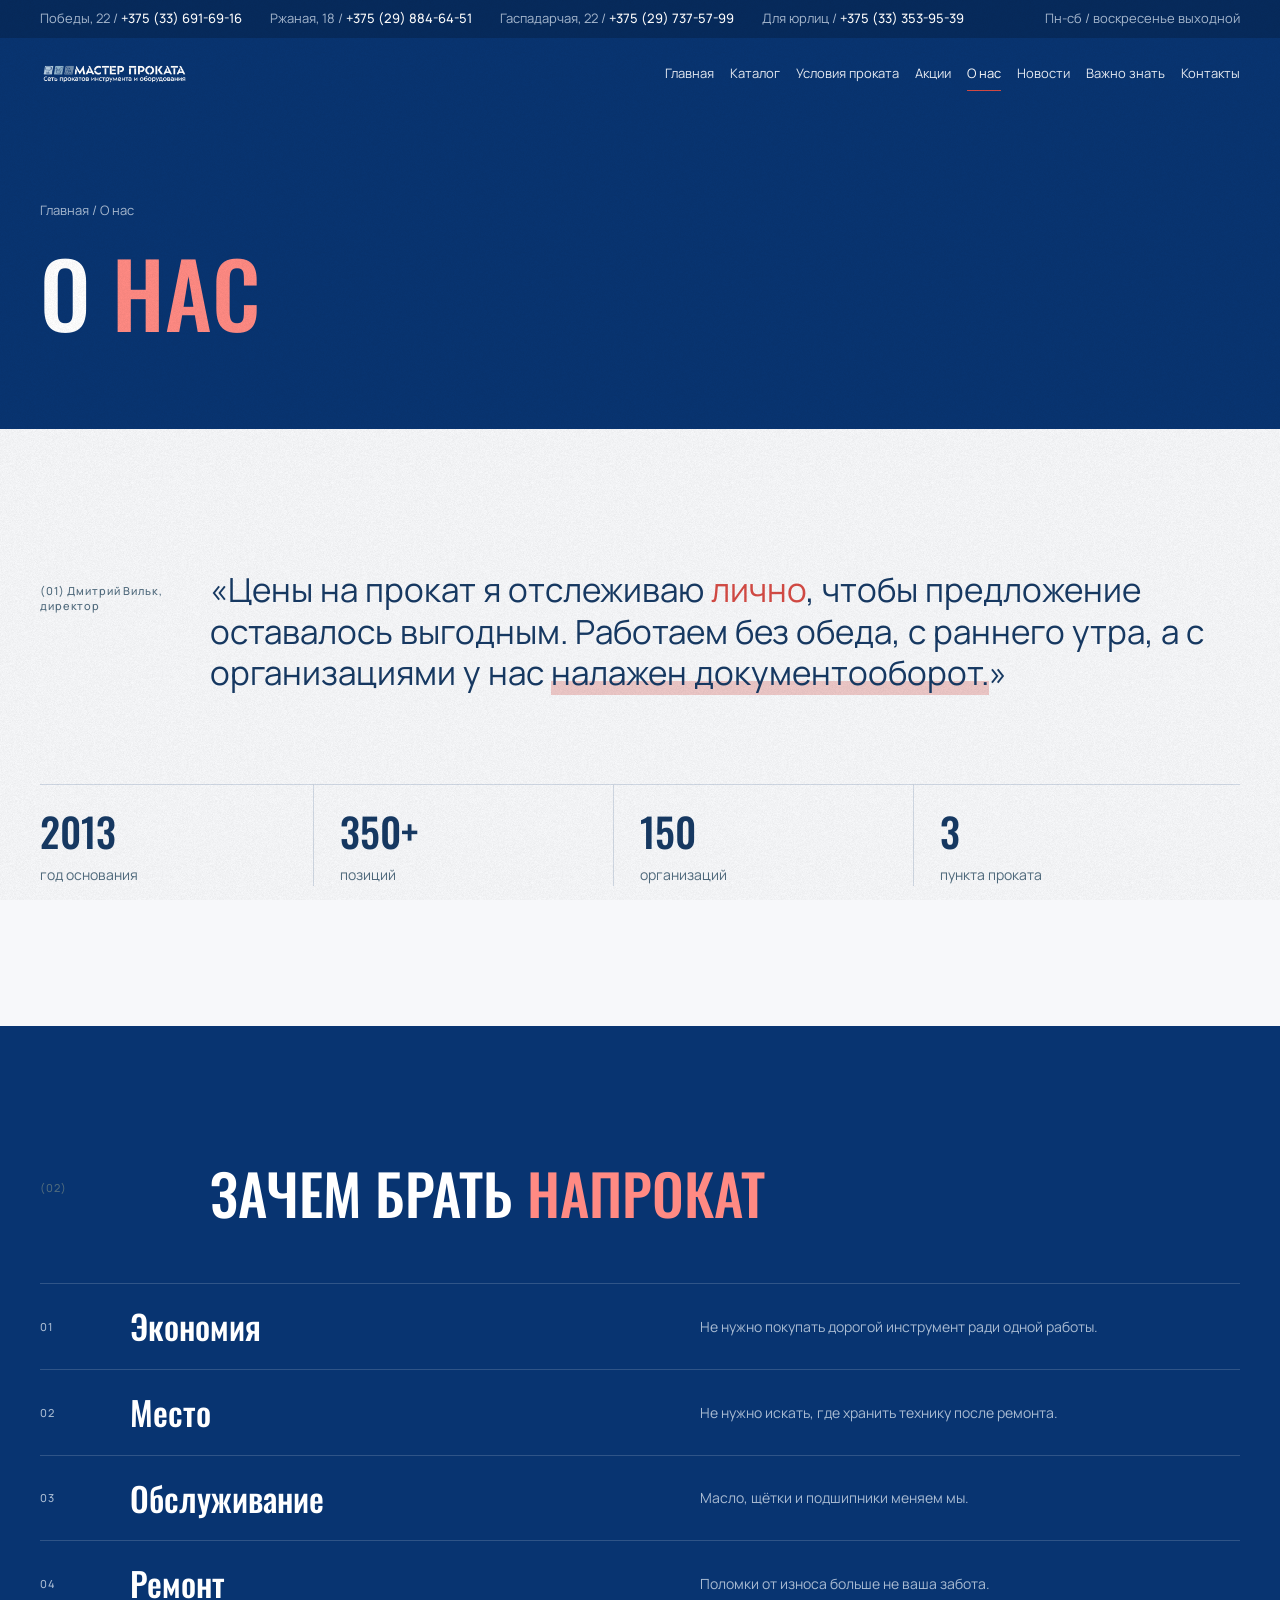
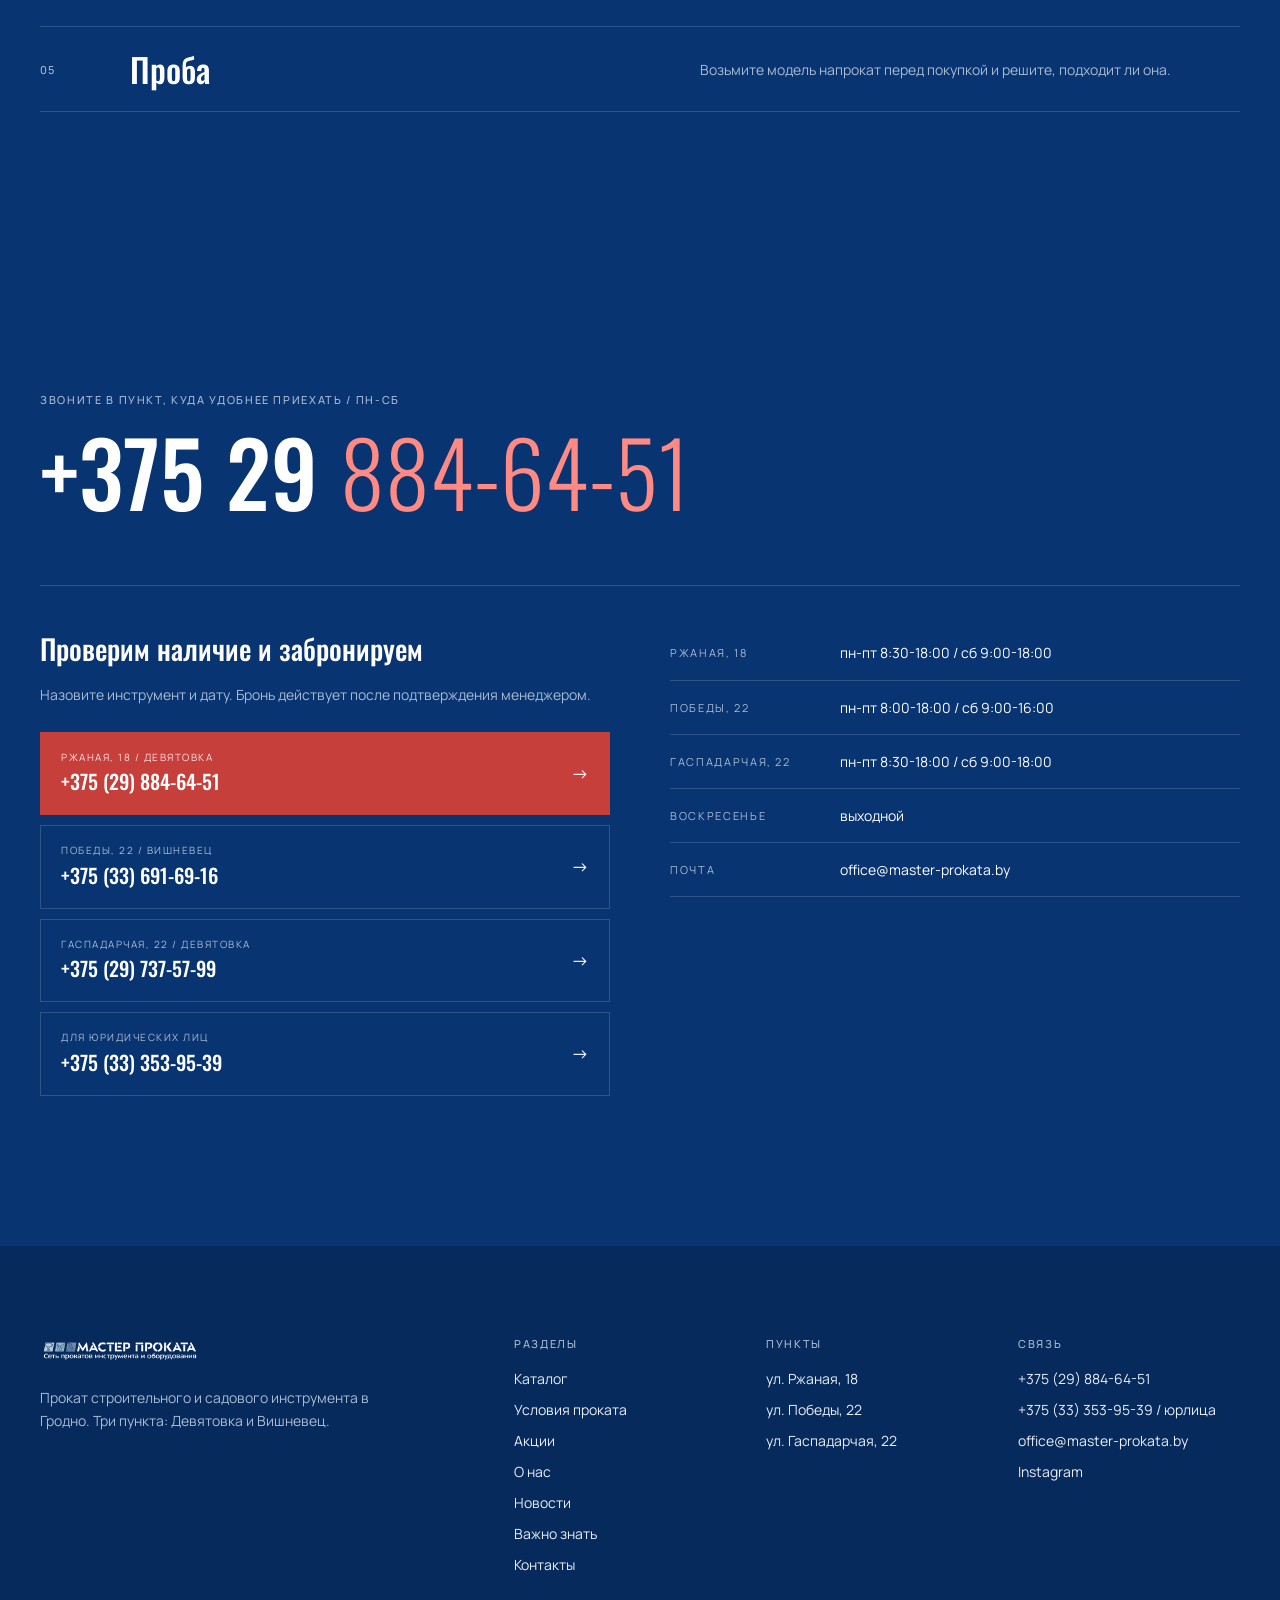
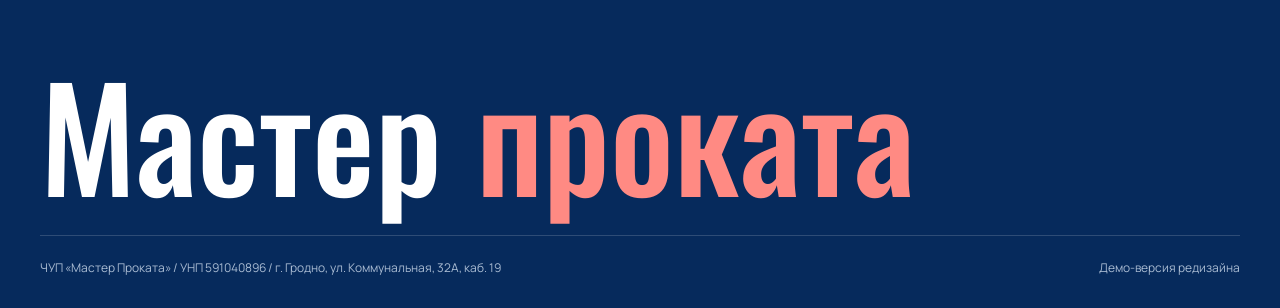
==== commit 5904603f: "v3: rebuilt on raiskiugolok.by composition" ====
--- a/about.html
+++ b/about.html
@@ -1,26 +1,31 @@
 <!doctype html><html lang="ru"><head><meta charset="utf-8"><meta name="viewport" content="width=device-width,initial-scale=1">
 <title>О нас / Мастер проката</title><link rel="preconnect" href="https://fonts.googleapis.com"><link rel="preconnect" href="https://fonts.gstatic.com" crossorigin>
-<link href="https://fonts.googleapis.com/css2?family=Manrope:wght@400;500;600&family=Oswald:wght@500;600&display=swap&subset=cyrillic" rel="stylesheet">
+<link href="https://fonts.googleapis.com/css2?family=Manrope:wght@400;500;600&family=Oswald:wght@300;400;500;600&display=swap&subset=cyrillic" rel="stylesheet">
 <link rel="stylesheet" href="style.css"></head><body><div class="grain" aria-hidden="true"></div>
 <div class="top"><div class="wrap">
 <a href="tel:+375336916916">Победы, 22 / <b>+375 (33) 691-69-16</b></a>
 <a href="tel:+375298846451">Ржаная, 18 / <b>+375 (29) 884-64-51</b></a>
 <a href="tel:+375297375799">Гаспадарчая, 22 / <b>+375 (29) 737-57-99</b></a>
 <a href="tel:+375333539539">Для юрлиц / <b>+375 (33) 353-95-39</b></a>
-<span class="sp"></span><span>Пн-сб, воскресенье выходной</span>
-<div class="call"><span>Гродно / 3 пункта проката</span><a href="contacts.html"><b>Позвонить</b></a></div>
-</div></div>
+<span class="sp"></span><span>Пн-сб / воскресенье выходной</span>
+<div class="call"><span>Гродно / 3 пункта проката</span><a href="contacts.html"><b>Позвонить</b></a></div></div></div>
 <header class="hdr"><div class="wrap"><a class="logo" href="index.html"><img src="assets/img/logo.png" alt="Мастер проката"></a>
-<nav class="nav"><a href="index.html">Главная</a><a href="catalog.html">Каталог</a><a href="usloviya.html">Условия проката</a><a href="https://master-prokata.by/akcii/" target=_blank rel=noopener>Акции</a><a href="about.html" class=on>О нас</a><a href="https://master-prokata.by/news/" target=_blank rel=noopener>Новости</a><a href="https://master-prokata.by/baza-znanii/" target=_blank rel=noopener>Важно знать</a><a href="contacts.html">Контакты</a></nav><button class="burger" aria-label="Меню" aria-expanded="false"><span></span><span></span><span></span></button></div></header>
-<section class="phead"><div class="wrap" data-g><div class="crumbs" data-r><a href="index.html">Главная</a> / О нас</div><h1 class="grad" data-r>О нас</h1></div></section>
-<section class="sec tight"><div class="wrap split" data-b><div class="ph" data-r><img src="assets/img/hero.jpg" alt="Работа с перфоратором"></div><div class="tx" data-g>
-<div class="cap" data-r>Дмитрий Вильк / директор сети</div>
-<p class="lead" data-r >«Мастер проката» в Гродно работает без обеда, с раннего утра. Цены на прокат я отслеживаю лично, чтобы предложение оставалось выгодным для клиентов. С организациями у нас налажен документооборот и своевременная отчётность.</p>
-<p class="lead" data-r>Менеджеры помогут подобрать инструмент под задачу, покажут, как им пользоваться, и подскажут, на чём можно сэкономить.</p>
-<div class="nums" data-g style="grid-template-columns:1fr 1fr"><div class="num" data-r><b>2013</b><span class="cap">год основания</span></div><div class="num" data-r><b>350<i>+</i></b><span class="cap">позиций</span></div><div class="num" data-r><b>150</b><span class="cap">организаций</span></div><div class="num" data-r><b>3</b><span class="cap">пункта проката</span></div></div></div></div></section><footer class="ftr"><div class="wrap"><div class="g" data-g>
-<div data-r><a class="logo" href="index.html"><img src="assets/img/logo.png" alt="Мастер проката"></a><div class="cap">Сеть пунктов проката в Гродно</div><p class="big" style="margin:18px 0 24px">Инструмент<br>на сутки<br>и дольше</p><a class="pill acc" href="tel:+375298846451">+375 (29) 884-64-51</a></div>
+<nav class="nav"><a href="index.html">Главная</a><a href="catalog.html">Каталог</a><a href="usloviya.html">Условия проката</a><a href="https://master-prokata.by/akcii/" target=_blank rel=noopener>Акции</a><a href="about.html" class=on>О нас</a><a href="https://master-prokata.by/news/" target=_blank rel=noopener>Новости</a><a href="https://master-prokata.by/baza-znanii/" target=_blank rel=noopener>Важно знать</a><a href="contacts.html">Контакты</a></nav><a class="btn red" href="catalog.html">Каталог</a><button class="burger" aria-label="Меню" aria-expanded="false"><span></span><span></span><span></span></button></div></header><section class="phead"><div class="wrap" data-g><div class="crumbs" data-r><a href="index.html">Главная</a> / О нас</div><h1 data-r>О <em>нас</em></h1></div></section>
+<section class="sec"><div class="wrap"><div class="shead" data-g><div class="num-l" data-r>(01) Дмитрий Вильк, директор</div><p class="state" data-r>«Цены на прокат я отслеживаю <em>лично</em>, чтобы предложение оставалось выгодным. Работаем без обеда, с раннего утра, а с организациями у нас <mark>налажен документооборот.</mark>»</p></div>
+<div class="stats" data-g><div data-r><b>2013</b><span class="mute">год основания</span></div><div data-r><b>350+</b><span class="mute">позиций</span></div><div data-r><b>150</b><span class="mute">организаций</span></div><div data-r><b>3</b><span class="mute">пункта проката</span></div></div></div></section>
+<section class="sec dark"><div class="wrap"><div class="shead" data-g><div class="num-l" data-r>(02)</div><div><h2 data-r>Зачем брать <em>напрокат</em></h2></div></div><div class="rows" data-g>
+<div class="row" data-r style="grid-template-columns:60px 1fr 1fr"><span class="num-l" style="color:var(--muteD)">01</span><span class="t">Экономия</span><span class="d">Не нужно покупать дорогой инструмент ради одной работы.</span></div><div class="row" data-r style="grid-template-columns:60px 1fr 1fr"><span class="num-l" style="color:var(--muteD)">02</span><span class="t">Место</span><span class="d">Не нужно искать, где хранить технику после ремонта.</span></div><div class="row" data-r style="grid-template-columns:60px 1fr 1fr"><span class="num-l" style="color:var(--muteD)">03</span><span class="t">Обслуживание</span><span class="d">Масло, щётки и подшипники меняем мы.</span></div><div class="row" data-r style="grid-template-columns:60px 1fr 1fr"><span class="num-l" style="color:var(--muteD)">04</span><span class="t">Ремонт</span><span class="d">Поломки от износа больше не ваша забота.</span></div><div class="row" data-r style="grid-template-columns:60px 1fr 1fr"><span class="num-l" style="color:var(--muteD)">05</span><span class="t">Проба</span><span class="d">Возьмите модель напрокат перед покупкой и решите, подходит ли она.</span></div></div></div></section><section class="sec dark"><div class="wrap" data-g><div class="meta" data-r>Звоните в пункт, куда удобнее приехать / пн-сб</div>
+<a class="bigtel" data-r href="tel:+375298846451">+375 29 <em>884-64-51</em></a>
+<div class="ccols"><div data-g><h3 data-r style="font-size:28px;margin-bottom:10px">Проверим наличие и забронируем</h3><p class="mute" data-r style="margin-bottom:26px">Назовите инструмент и дату. Бронь действует после подтверждения менеджером.</p>
+<a class="cbtn red" data-r href="tel:+375298846451"><span><small>Ржаная, 18 / Девятовка</small><b>+375 (29) 884-64-51</b></span></a>
+<a class="cbtn" data-r href="tel:+375336916916"><span><small>Победы, 22 / Вишневец</small><b>+375 (33) 691-69-16</b></span></a>
+<a class="cbtn" data-r href="tel:+375297375799"><span><small>Гаспадарчая, 22 / Девятовка</small><b>+375 (29) 737-57-99</b></span></a>
+<a class="cbtn" data-r href="tel:+375333539539"><span><small>Для юридических лиц</small><b>+375 (33) 353-95-39</b></span></a></div>
+<div class="kv" data-g><div data-r><span>Ржаная, 18</span><b>пн-пт 8:30-18:00 / сб 9:00-18:00</b></div><div data-r><span>Победы, 22</span><b>пн-пт 8:00-18:00 / сб 9:00-16:00</b></div><div data-r><span>Гаспадарчая, 22</span><b>пн-пт 8:30-18:00 / сб 9:00-18:00</b></div><div data-r><span>Воскресенье</span><b>выходной</b></div><div data-r><span>Почта</span><b><a href="mailto:office@master-prokata.by">office@master-prokata.by</a></b></div></div></div></div></section><footer class="ftr"><div class="wrap"><div class="g" data-g>
+<div class="about" data-r><img src="assets/img/logo.png" alt="Мастер проката"><p>Прокат строительного и садового инструмента в Гродно. Три пункта: Девятовка и Вишневец.</p></div>
 <div data-r><h4>Разделы</h4><ul><li><a href="catalog.html">Каталог</a></li><li><a href="usloviya.html">Условия проката</a></li><li><a href="https://master-prokata.by/akcii/">Акции</a></li><li><a href="about.html">О нас</a></li><li><a href="https://master-prokata.by/news/">Новости</a></li><li><a href="https://master-prokata.by/baza-znanii/">Важно знать</a></li><li><a href="contacts.html">Контакты</a></li></ul></div>
-<div data-r><h4>Пункты</h4><ul><li>ул. Ржаная, 18<br><span class="cap">Девятовка</span></li><li>ул. Победы, 22<br><span class="cap">Вишневец</span></li><li>ул. Гаспадарчая, 22<br><span class="cap">Девятовка</span></li></ul></div>
-<div data-r><h4>Связь</h4><ul><li><a href="mailto:office@master-prokata.by">office@master-prokata.by</a></li><li><a href="tel:+375333539539">+375 (33) 353-95-39 / юрлица</a></li><li><a href="https://www.instagram.com/masterprokata_grodno/" target="_blank" rel="noopener">Instagram</a></li></ul></div>
-</div><div class="legal"><span>ЧУП «Мастер Проката» / УНП 591040896 / г. Гродно, ул. Коммунальная, 32А, каб. 19</span><span>Демо-версия редизайна</span></div></div></footer>
+<div data-r><h4>Пункты</h4><ul><li>ул. Ржаная, 18</li><li>ул. Победы, 22</li><li>ул. Гаспадарчая, 22</li></ul></div>
+<div data-r><h4>Связь</h4><ul><li><a href="tel:+375298846451">+375 (29) 884-64-51</a></li><li><a href="tel:+375333539539">+375 (33) 353-95-39 / юрлица</a></li><li><a href="mailto:office@master-prokata.by">office@master-prokata.by</a></li><li><a href="https://www.instagram.com/masterprokata_grodno/" target="_blank" rel="noopener">Instagram</a></li></ul></div></div>
+<div class="word" aria-hidden="true">Мастер <em>проката</em></div>
+<div class="legal"><span>ЧУП «Мастер Проката» / УНП 591040896 / г. Гродно, ул. Коммунальная, 32А, каб. 19</span><span>Демо-версия редизайна</span></div></div></footer>
 <script src="main.js"></script></body></html>
--- a/style.css
+++ b/style.css
@@ -1,136 +1,152 @@
-:root{--bg:#f7f8fa;--bg2:#ffffff;--ink:#163963;--txt:#34343c;--mute:#4f6a7d;--line:rgba(8,52,113,.14);--acc:#d44a44;--navy:#083471;
---glass:rgba(255,255,255,.62);--e:cubic-bezier(.215,.61,.355,1);--lead:cubic-bezier(.16,1,.3,1);
---disp:"Oswald",Arial Narrow,sans-serif;--text:"Manrope",Arial,sans-serif;--wrap:1520px}
+:root{--bg:#f7f8fa;--paper:#ffffff;--navy:#083471;--deep:#062a5c;--ink:#163963;--txt:#34343c;--mute:#4f6a7d;--line:rgba(8,52,113,.16);--lineD:rgba(255,255,255,.16);--acc:#d44a44;--btn:#c63f3a;--onD:#e9eef6;--muteD:#a9bbd2;
+--f:"Manrope",Arial,sans-serif;--disp:"Oswald","Arial Narrow",sans-serif;--e:cubic-bezier(.215,.61,.355,1);--lead:cubic-bezier(.16,1,.3,1);--wrap:1520px}
 *{box-sizing:border-box;margin:0;padding:0}
-html{background:var(--bg);color:var(--txt);font:400 15px/1.6 var(--text);letter-spacing:-.01em;-webkit-font-smoothing:antialiased}
-body{overflow-x:hidden}
-a{color:inherit;text-decoration:none}img{display:block;max-width:100%}
-.grain{position:fixed;inset:0;pointer-events:none;z-index:100;opacity:.06;mix-blend-mode:multiply;background:url("assets/img/grain.png") repeat;background-size:200px 200px}
+html{background:var(--bg);color:var(--txt);font:400 14px/1.65 var(--f);-webkit-font-smoothing:antialiased}
+body{overflow-x:hidden}a{color:inherit;text-decoration:none}img{display:block;max-width:100%}
+.grain{position:fixed;inset:0;pointer-events:none;z-index:100;opacity:.05;mix-blend-mode:multiply;background:url("assets/img/grain.png") repeat;background-size:200px 200px}
 .wrap{max-width:var(--wrap);margin:0 auto;padding:0 40px}
-.sec{padding:120px 0}.sec.tight{padding:80px 0}
-.cap{font:600 11px/1.4 var(--text);letter-spacing:.15em;text-transform:uppercase;color:var(--mute)}
-.cap b{color:var(--acc);font-weight:600}
-h1,h2,h3{font-family:var(--disp);font-weight:600;text-transform:uppercase;letter-spacing:0;line-height:.95}
-.grad{background:linear-gradient(100deg,#083471 25%,#163963 55%,#d44a44 125%);-webkit-background-clip:text;background-clip:text;color:transparent}
-h2{font-size:clamp(40px,5vw,72px)}
-h3{font-size:22px;line-height:1.1}
-p.lead{font-size:18px;color:var(--mute);max-width:520px}
-/* pills */
-.pill{display:inline-flex;align-items:center;gap:8px;height:44px;padding:0 22px;border-radius:999px;border:1px solid var(--line);background:var(--glass);backdrop-filter:blur(14px);-webkit-backdrop-filter:blur(14px);font:600 14px var(--text);transition:background .3s var(--e),border-color .3s var(--e),color .3s var(--e)}
-.pill{color:var(--ink)}.pill:hover{border-color:rgba(8,52,113,.4)}
-.pill.acc{background:#c63f3a;border-color:#c63f3a;color:#fff}.pill.acc:hover{background:#b23531}
-.pill.sm{height:34px;padding:0 16px;font-size:13px}
-.glass{background:var(--glass);border:1px solid var(--line);border-radius:16px;backdrop-filter:blur(18px);-webkit-backdrop-filter:blur(18px)}
+.sec{padding:140px 0}.sec.s{padding:90px 0}
+.dark{background:var(--navy);color:var(--onD)}.dark .meta,.dark .mute{color:var(--muteD)}
+.meta{font:500 11px/1.4 var(--f);letter-spacing:.15em;text-transform:uppercase;color:var(--mute)}
+.num-l{font:500 11px var(--f);letter-spacing:.08em;color:var(--mute)}
+h1,h2,h3{font-weight:400;letter-spacing:-.01em;color:var(--ink)}.dark h1,.dark h2,.dark h3{color:#fff}
+h2{font-size:clamp(40px,4.4vw,64px);line-height:1.02}
+em{font-style:normal;color:var(--acc)}.dark em{color:#ff8a83}
+.mute{color:var(--mute)}
+.shead{display:grid;grid-template-columns:140px 1fr;gap:30px;margin-bottom:64px;align-items:start}
+.shead .num-l{padding-top:14px}
+/* buttons: rectangular like reference */
+.btn{display:inline-flex;align-items:center;justify-content:space-between;gap:28px;height:52px;padding:0 22px;font:500 14px var(--f);border:1px solid currentColor;transition:background .3s var(--e),color .3s var(--e),border-color .3s var(--e)}
+.btn:after{content:"→";font-size:16px;transition:transform .3s var(--e)}.btn:hover:after{transform:translateX(4px)}
+.btn.red{background:var(--btn);border-color:var(--btn);color:#fff}.btn.red:hover{background:#b23531;border-color:#b23531}
+.btn.ghost{color:var(--ink)}.dark .btn.ghost,.hero .btn.ghost{color:#fff;border-color:rgba(255,255,255,.5)}.btn.ghost:hover{border-color:currentColor}
+.circle{display:inline-flex;align-items:center;justify-content:center;width:46px;height:46px;border-radius:50%;border:1px solid var(--lineD);transition:background .3s var(--e),border-color .3s var(--e)}
+.row:hover .circle{background:var(--btn);border-color:var(--btn)}
 /* top bar + header */
-.top{position:relative;z-index:20;background:var(--bg);border-bottom:1px solid var(--line);font-size:13px;color:var(--mute)}
-.top .wrap{display:flex;gap:28px;align-items:center;height:40px;white-space:nowrap}
-.top a:hover{color:var(--ink)}.top b{color:var(--ink);font-weight:600}.top .sp{flex:1}
-.hdr{position:sticky;top:0;z-index:30;transition:background .5s var(--e)}
-.hdr.solid{background:rgba(247,248,250,.85);backdrop-filter:blur(16px);-webkit-backdrop-filter:blur(16px);border-bottom:1px solid var(--line)}
-.hdr .wrap{position:relative;display:flex;align-items:center;gap:24px;height:76px}
-.logo{display:inline-flex;align-items:center;padding:10px 18px;border-radius:999px;background:var(--navy)}.logo img{height:26px;width:auto}
-.nav{display:flex;gap:4px;margin-left:auto;padding:4px;border-radius:999px;border:1px solid var(--line);background:var(--glass);backdrop-filter:blur(14px);-webkit-backdrop-filter:blur(14px)}
-.nav a{padding:9px 14px;border-radius:999px;font-size:14px;font-weight:500;color:var(--mute);transition:color .3s var(--e),background .3s var(--e)}
-.nav a:hover,.nav a.on{color:var(--ink);background:rgba(8,52,113,.08)}
-.burger{display:none;margin-left:auto;width:44px;height:44px;border-radius:999px;border:1px solid var(--line);background:var(--glass);color:var(--ink);cursor:pointer}
+.top{background:var(--deep);color:var(--muteD);font-size:13px}
+.top .wrap{display:flex;gap:28px;align-items:center;height:38px;white-space:nowrap}.top b{color:#fff;font-weight:500}.top a:hover b{color:#ff8a83}.top .sp{flex:1}
+.call{display:none}
+.hdr{position:sticky;top:0;z-index:30;background:var(--navy);color:#fff;transition:box-shadow .3s var(--e)}
+.hdr.solid{box-shadow:0 1px 0 var(--lineD)}
+.hdr .wrap{position:relative;display:flex;align-items:center;gap:24px;height:72px}
+.logo img{height:28px;width:auto}
+.nav{display:flex;gap:26px;margin-left:auto}
+.nav a{font-size:14px;color:var(--onD);padding:6px 0;border-bottom:1px solid transparent;transition:border-color .3s var(--e),color .3s var(--e)}
+.nav a:hover,.nav a.on{color:#fff;border-color:var(--acc)}
+.hdr .btn{height:42px;padding:0 18px;gap:18px}
+.burger{display:none;margin-left:auto;width:44px;height:44px;border:1px solid var(--lineD);background:none;color:#fff;cursor:pointer}
 .burger span{display:block;width:18px;height:2px;margin:4px auto;background:currentColor;transition:transform .3s var(--e),opacity .3s var(--e)}
 .open .burger span:nth-child(1){transform:translateY(6px) rotate(45deg)}.open .burger span:nth-child(2){opacity:0}.open .burger span:nth-child(3){transform:translateY(-6px) rotate(-45deg)}
-.call{display:none}
 /* hero */
-.hero{position:relative;min-height:calc(100svh - 40px);margin-top:-76px;display:flex;align-items:flex-end;overflow:hidden}
-.hero img.bg{position:absolute;top:0;right:0;width:56%;height:100%;object-fit:cover;object-position:50% 30%}
-.hero:after{content:"";position:absolute;inset:0;background:linear-gradient(90deg,var(--bg) 44%,rgba(247,248,250,0) 60%),linear-gradient(0deg,var(--bg) 0%,rgba(247,248,250,0) 25%),linear-gradient(180deg,rgba(247,248,250,.75) 0%,rgba(247,248,250,0) 20%)}
-.hero .wrap{position:relative;z-index:2;width:100%;padding-bottom:56px}
-.hero .col{width:39vw;max-width:45vw}
-.hero h1{font-size:clamp(64px,11.25vw,162px);line-height:.86;margin:18px 0 22px}
-.hero p{font-size:17px;color:var(--txt);max-width:440px}
-.hero .acts{display:flex;gap:12px;margin-top:32px;flex-wrap:wrap}
-.hero .pts{position:absolute;right:40px;bottom:72px;z-index:2;width:330px;padding:22px;display:grid;gap:14px}
-.pts .r{display:flex;justify-content:space-between;gap:12px;font-size:14px}.pts .r span{color:var(--mute)}
-/* numbers */
-.nums{display:grid;grid-template-columns:repeat(4,1fr);gap:30px;border-top:1px solid var(--line);padding-top:40px}
-.num b{display:block;font:500 40px/1 var(--disp);margin-bottom:12px}.num b i{font-style:normal;color:var(--acc)}
-/* asym */
-.asym{display:grid;grid-template-columns:39fr 61fr;gap:30px;align-items:start}
-.asym .head{position:sticky;top:120px}
-.asym h2{margin:18px 0 24px}
-/* cards */
-.grid{display:grid;grid-template-columns:repeat(4,1fr);gap:16px}
-.grid.top4{gap:30px}
-.card{position:relative;display:flex;flex-direction:column;border-radius:16px;overflow:hidden;background:var(--bg2);border:1px solid var(--line);transition:border-color .5s var(--e)}
-.card:hover{border-color:rgba(212,74,68,.55)}
-.card .ph{aspect-ratio:4/3;overflow:hidden;background:#fff}
-.card .ph img{width:100%;height:100%;object-fit:cover;transition:transform .6s var(--e)}
-.card .ph.prod img{object-fit:contain;padding:18px;mix-blend-mode:multiply}
-.card:hover .ph img{transform:scale(1.04)}
-.card .bd{padding:18px 20px 20px;display:flex;flex-direction:column;gap:10px;flex:1}
-.card .nm{color:var(--ink);font-weight:600;font-size:15px;line-height:1.35}
-.card .pr{color:var(--ink);margin-top:auto;display:flex;align-items:baseline;gap:8px;font:500 28px/1 var(--disp)}
-.card .pr small{font:500 11px var(--text);letter-spacing:.15em;text-transform:uppercase;color:var(--mute)}
-.card .pr s{font-size:16px;color:var(--mute)}
-.tag{position:absolute;top:12px;left:12px;z-index:2}
+.hero{position:relative;min-height:calc(100svh - 110px);background:var(--navy);color:#fff;overflow:hidden;display:flex;align-items:flex-end}
+.hero img.bg{position:absolute;top:0;right:0;width:58%;height:100%;object-fit:cover;object-position:50% 70%}
+.hero:after{content:"";position:absolute;inset:0;background:linear-gradient(90deg,var(--navy) 42%,rgba(8,52,113,.2) 62%,rgba(8,52,113,0) 80%),linear-gradient(0deg,rgba(8,52,113,.85) 0%,rgba(8,52,113,0) 35%)}
+.hero .wrap{position:relative;z-index:2;width:100%;padding-bottom:44px}
+.hero .col{width:45vw}
+.hero h1{font-size:clamp(54px,10.8vw,152px);line-height:.92;font-weight:400;color:#fff;letter-spacing:-.02em;margin:0 0 40px}
+.hero h1 span{display:block;white-space:nowrap}.hero h1 em{font-weight:300}
+.hero .base{width:45vw;display:grid;grid-template-columns:1fr;gap:30px;align-items:end;border-top:1px solid var(--lineD);padding-top:28px}
+.hero p{font-size:16px;color:var(--onD);max-width:460px}
+.hero .acts{display:flex;gap:12px}
+.hero .metas{width:45vw;display:flex;justify-content:space-between;margin-top:22px;color:var(--muteD)}
+.hero .price{position:absolute;right:40px;top:40px;z-index:2;text-align:right;padding:18px 22px;background:rgba(8,52,113,.78);backdrop-filter:blur(10px)}
+.hero .price b{display:block;font:300 96px/1 var(--f);color:#fff;letter-spacing:-.02em}.hero .price b small{font-size:30px}
+.hero .price span{font-size:13px;color:var(--onD)}
+/* statement */
+.state{font-size:clamp(28px,2.6vw,40px);line-height:1.25;color:var(--ink);max-width:1080px}
+.state mark{background:linear-gradient(0deg,rgba(212,74,68,.28) 0 32%,transparent 32%);color:inherit}
+.stats{display:grid;grid-template-columns:repeat(4,1fr);margin-top:90px;border-top:1px solid var(--line)}
+.stats>div{padding:26px 26px 0 0;border-right:1px solid var(--line);margin-right:26px}.stats>div:last-child{border:0}
+.stats b{display:block;font:400 40px/1 var(--f);color:var(--ink);margin-bottom:12px}
+/* rows list */
+.rows{border-top:1px solid var(--lineD)}
+.row{display:grid;grid-template-columns:60px 1.2fr 1fr 140px 46px;gap:30px;align-items:center;padding:24px 0;border-bottom:1px solid var(--lineD)}
+.row .t{font-size:clamp(26px,2.6vw,40px);line-height:1.1;color:#fff}.row .d{color:var(--muteD)}
+.row .p{text-align:right}.row .p small{display:block;font-size:10px;letter-spacing:.15em;text-transform:uppercase;color:var(--muteD)}.row .p b{font-weight:500;font-size:20px;color:#fff}
+/* price table */
+.split{display:grid;grid-template-columns:36fr 64fr;gap:60px;align-items:start}
+.split .side{position:sticky;top:130px}
+.split h2{margin:20px 0 24px}
+.box{background:var(--navy);color:var(--onD);padding:30px;margin-top:34px}.box h3{color:#fff;font-size:22px;margin-bottom:10px}.box p{color:var(--muteD);margin-bottom:22px}
+.tbl{border-top:1px solid var(--ink)}
+.tbl .h,.tbl .r{display:grid;grid-template-columns:64px 1fr 120px 130px;gap:24px;align-items:center;padding:14px 0;border-bottom:1px solid var(--line)}
+.tbl .h{padding:12px 0}
+.tbl .r img{width:64px;height:64px;object-fit:contain;background:#fff;border:1px solid var(--line)}
+.tbl .r .n{color:var(--ink);font-size:16px}.tbl .r .pr{text-align:right;font-size:26px;color:var(--ink)}.tbl .r .pr small{font-size:12px;color:var(--mute)}.tbl .r .pr s{font-size:14px;color:var(--mute);margin-right:6px}
+.tbl .r a.lnk{justify-self:end;color:var(--ink);border-bottom:1px solid var(--ink);font-size:13px;transition:color .3s var(--e),border-color .3s var(--e)}.tbl .r a.lnk:hover{color:var(--acc);border-color:var(--acc)}
 /* steps */
-.steps{display:grid;grid-template-columns:repeat(3,1fr);gap:16px}
-.step{background:var(--glass);backdrop-filter:blur(14px);padding:28px;border-radius:16px;border:1px solid var(--line)}
-.step b{display:block;font:500 32px/1 var(--disp);color:var(--acc);margin-bottom:18px}
-.step p{color:var(--mute);margin-top:10px}
-/* photo split */
-.split{display:grid;grid-template-columns:61fr 39fr;gap:30px;align-items:stretch}
-.split .ph{border-radius:16px;overflow:hidden;min-height:560px}.split .ph img{width:100%;height:100%;object-fit:cover}
-.split .tx{display:flex;flex-direction:column;justify-content:flex-end;gap:20px;padding:12px 0}
-.rows{border-top:1px solid var(--line)}.rows>div{display:flex;justify-content:space-between;gap:20px;padding:16px 0;border-bottom:1px solid var(--line)}.rows span{color:var(--mute)}
-/* points */
-.points{display:grid;grid-template-columns:repeat(3,1fr);gap:16px}
-.point{border-radius:16px;overflow:hidden;position:relative;min-height:420px;display:flex;align-items:flex-end}
-.point img{position:absolute;inset:0;width:100%;height:100%;object-fit:cover}
-.point .glass{position:relative;margin:12px;padding:20px;width:100%}
-.point h3{margin:8px 0 12px}.point a.tel{font:500 28px/1 var(--disp);display:block;margin-bottom:8px}
+.steps{display:grid;grid-template-columns:repeat(3,1fr);border-top:1px solid var(--line)}
+.step{padding:22px 30px 40px 0;border-right:1px solid var(--line);margin-right:30px}.step:nth-child(3n){border:0;margin:0}
+.step b{display:block;font:300 96px/1 var(--f);color:transparent;-webkit-text-stroke:1px var(--ink);margin-bottom:26px}
+.step h3{font-size:20px;font-weight:500;margin-bottom:8px}.step p{color:var(--mute)}
+/* gallery */
+.gal{display:grid;grid-template-columns:repeat(4,1fr);gap:16px}
+.gal img{width:100%;aspect-ratio:3/4;object-fit:cover}.gal img:nth-child(2n){margin-top:40px}
+/* faq */
+.faq{border-top:1px solid var(--line)}
+.faq details{border-bottom:1px solid var(--line)}
+.faq summary{list-style:none;display:grid;grid-template-columns:60px 1fr 30px;gap:20px;align-items:center;padding:22px 0;cursor:pointer;font-size:22px;color:var(--ink)}
+.faq summary::-webkit-details-marker{display:none}.faq summary:after{content:"+";font-size:26px;font-weight:300;text-align:right;transition:transform .3s var(--e)}
+.faq details[open] summary:after{transform:rotate(45deg)}
+.faq .a{padding:0 0 24px 80px;max-width:760px;color:var(--mute)}
+/* seo text */
+.cols{display:grid;grid-template-columns:1fr 1fr;gap:60px}.cols p{margin-bottom:14px}
+/* contacts */
+.bigtel{font:400 clamp(44px,7vw,104px)/1 var(--f);color:#fff;letter-spacing:-.02em;display:block;margin:18px 0 70px}.bigtel em{font-weight:300}
+.ccols{display:grid;grid-template-columns:1fr 1fr;gap:60px;border-top:1px solid var(--lineD);padding-top:40px}
+.cbtn{display:flex;justify-content:space-between;align-items:center;padding:16px 20px;border:1px solid var(--lineD);margin-bottom:10px;transition:background .3s var(--e),border-color .3s var(--e)}
+.cbtn small{display:block;font-size:10px;letter-spacing:.15em;text-transform:uppercase;color:var(--muteD)}.cbtn b{font-weight:500;font-size:20px;color:#fff}
+.cbtn:after{content:"→";font-size:18px;color:#fff}.cbtn:hover{border-color:#fff}.cbtn.red{background:var(--btn);border-color:var(--btn)}.cbtn.red small{color:#fbe2e0}
+.kv>div{display:grid;grid-template-columns:150px 1fr;gap:20px;padding:15px 0;border-bottom:1px solid var(--lineD)}.kv span{font-size:11px;letter-spacing:.15em;text-transform:uppercase;color:var(--muteD);padding-top:3px}.kv b{font-weight:400;color:#fff}
+.kv.l>div{border-color:var(--line)}.kv.l span{color:var(--mute)}.kv.l b{color:var(--ink)}
 /* footer */
-.ftr{border-top:1px solid var(--line);padding:100px 0 40px}
-.ftr .g{display:grid;grid-template-columns:39fr 20fr 20fr 21fr;gap:30px}
-.ftr h4{font:600 11px var(--text);letter-spacing:.15em;text-transform:uppercase;color:var(--mute);margin-bottom:16px}
-.ftr li{list-style:none;margin-bottom:8px}.ftr li a:hover{color:var(--acc)}
-.ftr .big{font:500 36px/1.05 var(--disp);text-transform:uppercase}
-.ftr .legal{margin-top:80px;padding-top:24px;border-top:1px solid var(--line);font-size:13px;color:var(--mute);display:flex;justify-content:space-between;gap:20px;flex-wrap:wrap}
-/* inner */
-.phead{padding:80px 0 60px}
-.phead h1{font-size:clamp(52px,7.5vw,112px);margin:20px 0 24px;max-width:45vw}
-.crumbs{font-size:13px;color:var(--mute)}.crumbs a:hover{color:var(--ink)}
-.pills{display:flex;flex-wrap:wrap;gap:8px}
-.az{columns:4;column-gap:30px}.az a{display:block;padding:9px 0;border-bottom:1px solid var(--line);color:var(--txt);break-inside:avoid;transition:color .3s var(--e)}.az a:hover{color:var(--acc)}
-.item{display:grid;grid-template-columns:55fr 45fr;gap:30px}
-.item .ph{background:#fff;border:1px solid var(--line);border-radius:16px;display:flex;align-items:center;justify-content:center;padding:40px;min-height:520px}
-.item .ph img{mix-blend-mode:multiply;max-height:440px}
-.item h1{font-size:clamp(44px,5vw,76px);margin:18px 0 24px;max-width:none}
-.price{font:500 40px/1 var(--disp)}.price small{font:600 11px var(--text);letter-spacing:.15em;text-transform:uppercase;color:var(--mute);margin-left:8px}
-.spec{display:grid;grid-template-columns:1fr 1fr;border-top:1px solid var(--line)}.spec div{padding:12px 0;border-bottom:1px solid var(--line);display:flex;justify-content:space-between;gap:12px;padding-right:20px}.spec span{color:var(--mute)}
-.prose{max-width:760px;color:var(--txt)}.prose p{margin-bottom:16px}.prose h3{margin:40px 0 14px;color:var(--ink)}.prose ul{margin:0 0 16px 20px}
-.note{padding:22px 24px;border-left:2px solid var(--acc);background:var(--bg2);border-radius:0 16px 16px 0;margin:24px 0}
-/* lead motion: blur-in */
-.js [data-r]{opacity:0;filter:blur(14px);transform:translateY(18px)}
+.ftr{background:var(--deep);color:var(--onD);padding:90px 0 30px}
+.ftr .g{display:grid;grid-template-columns:2fr 1fr 1fr 1fr;gap:30px}
+.ftr h4{font:500 11px var(--f);letter-spacing:.15em;text-transform:uppercase;color:var(--muteD);margin-bottom:16px}
+.ftr li{list-style:none;margin-bottom:8px}.ftr li a:hover{color:#fff;text-decoration:underline}
+.ftr .about img{height:30px;margin-bottom:20px}.ftr .about p{color:var(--muteD);max-width:340px}
+.word{font:400 clamp(56px,11vw,170px)/1 var(--f);color:#fff;letter-spacing:-.03em;margin:80px 0 30px;white-space:nowrap}.word em{color:#ff8a83}
+.legal{border-top:1px solid var(--lineD);padding-top:22px;font-size:12px;color:var(--muteD);display:flex;justify-content:space-between;gap:20px;flex-wrap:wrap}
+/* inner page head */
+.phead{background:var(--navy);color:#fff;padding:90px 0 70px}
+.crumbs{font-size:13px;color:var(--muteD)}.crumbs a:hover{color:#fff}
+.phead h1{font-size:clamp(48px,7vw,104px);line-height:1;color:#fff;letter-spacing:-.02em;margin:26px 0 22px}
+.phead p{color:var(--onD);max-width:560px;font-size:16px}
+.chips{display:flex;flex-wrap:wrap;gap:8px}
+.chip{padding:10px 16px;border:1px solid var(--line);font-size:14px;color:var(--ink);transition:background .3s var(--e),color .3s var(--e)}.chip:hover{background:var(--navy);color:#fff}
+.az{columns:3;column-gap:60px}.az a{display:grid;grid-template-columns:40px 1fr;padding:11px 0;border-bottom:1px solid var(--line);color:var(--ink);break-inside:avoid;font-size:16px;transition:color .3s var(--e)}.az a span{font-size:11px;color:var(--mute);padding-top:4px}.az a:hover{color:var(--acc)}
+.item{display:grid;grid-template-columns:1fr 1fr;gap:60px;align-items:start}
+.item .ph{background:#fff;border:1px solid var(--line);padding:40px;display:flex;justify-content:center}
+.item .ph img{max-height:460px}
+.prose{max-width:780px}.prose p{margin-bottom:14px;font-size:16px}.prose h3{font-size:26px;margin:44px 0 14px}
+.note{padding:22px 26px;border-left:2px solid var(--acc);background:#fff;margin:24px 0;color:var(--ink)}
+/* lead motion */
+.js [data-r]{opacity:0;filter:blur(12px);transform:translateY(16px)}
 .js [data-r].in{opacity:1;filter:blur(0);transform:none;transition:opacity .9s var(--lead),filter .9s var(--lead),transform .9s var(--lead);transition-delay:var(--d,0ms)}
 @media (prefers-reduced-motion:reduce){.js [data-r]{opacity:1;filter:none;transform:none}*{transition:none!important}}
-/* responsive */
-@media(max-width:1280px){.nav a{padding:9px 10px;font-size:13px}}
+@media(max-width:1280px){.nav{gap:16px}.nav a{font-size:13px}.hdr .btn{display:none}}
 @media(max-width:1100px){.nav{display:none}.burger{display:block}
- .open .nav{display:flex;flex-direction:column;position:absolute;top:100%;left:16px;right:16px;border-radius:16px;padding:10px;background:rgba(255,255,255,.95)}
- .open .nav a{padding:14px 16px;font-size:17px;color:var(--ink)}
- .grid{grid-template-columns:repeat(2,1fr)}.az{columns:2}}
-@media(max-width:760px){.wrap{padding:0 16px}.sec{padding:80px 0}
+ .open .nav{display:flex;flex-direction:column;gap:0;position:absolute;top:100%;left:0;right:0;background:var(--navy);padding:8px 16px 20px;border-top:1px solid var(--lineD)}
+ .open .nav a{padding:14px 0;font-size:18px;border-bottom:1px solid var(--lineD)}
+ .row{grid-template-columns:40px 1fr 120px 46px}.row .d{display:none}.az{columns:2}}
+@media(max-width:760px){.wrap{padding:0 16px}.sec{padding:90px 0}.sec.s{padding:64px 0}
  .top .wrap>*:not(.call){display:none}.top .call{display:flex;width:100%;justify-content:space-between}
- .hdr .wrap{height:64px}.hero{margin-top:-64px}
- .hero .col{width:100%;max-width:none}.hero h1{font-size:72px}.hero .pts{position:relative;right:auto;bottom:auto;width:auto;margin:0 16px 40px}
- .hero{flex-direction:column;justify-content:flex-end}.hero .wrap{padding-bottom:28px}
- .hero:after{background:linear-gradient(0deg,var(--bg) 40%,rgba(247,248,250,0) 62%),linear-gradient(180deg,rgba(247,248,250,.7) 0%,rgba(247,248,250,0) 16%)}
- .hero img.bg{width:100%;height:64%;object-position:60% 20%}
- .hero{min-height:auto;padding-top:56vh}
- .nums{grid-template-columns:1fr 1fr;gap:28px 16px}.asym,.split,.item,.ftr .g{grid-template-columns:1fr}.asym .head{position:static}
- .grid,.grid.top4{grid-template-columns:1fr 1fr;gap:12px}.steps,.points{grid-template-columns:1fr}.split .ph{min-height:360px}
- .card .bd{padding:14px}.card .nm{color:var(--ink);font-size:14px}.card .pr{color:var(--ink);font-size:24px}
- .phead h1{max-width:none}.az{columns:1}.spec{grid-template-columns:1fr}.item .ph{min-height:320px}}
+ .hdr .wrap{height:62px}
+ .hero{min-height:auto;flex-direction:column;align-items:stretch;padding-top:58vh}
+ .hero img.bg{width:100%;height:62%}.hero:after{background:linear-gradient(0deg,var(--navy) 40%,rgba(8,52,113,0) 64%)}
+ .hero .col{width:100%}.hero h1{font-size:72px;margin-bottom:28px}.hero .price{right:16px;top:20px}.hero .price b{font-size:56px}.hero .price b small{font-size:20px}.hero .price span{font-size:12px}
+ .hero .base{grid-template-columns:1fr;width:auto}.hero .metas{width:auto}.hero .acts{flex-direction:column}.hero .metas{flex-direction:column;gap:6px}
+ .shead{grid-template-columns:1fr;gap:12px;margin-bottom:40px}.stats{grid-template-columns:1fr 1fr}.stats>div{border:0;margin:0;padding:22px 0 0}
+ .row{grid-template-columns:28px 1fr auto;gap:12px}.row .circle{display:none}.row .t{font-size:22px}
+ .split,.cols,.ccols,.item,.ftr .g{grid-template-columns:1fr;gap:36px}.split .side{position:static}
+ .tbl .h{display:none}.tbl .r{grid-template-columns:56px 1fr auto;gap:12px}.tbl .r img{width:56px;height:56px}.tbl .r .n{font-size:14px}.tbl .r .pr{font-size:20px}.tbl .r a.lnk{grid-column:2/4;justify-self:start}
+ .steps{grid-template-columns:1fr}.step{border-right:0;margin:0;border-bottom:1px solid var(--line)}.step b{font-size:72px}
+ .gal{grid-template-columns:1fr 1fr;gap:10px}.gal img:nth-child(2n){margin-top:24px}
+ .faq summary{grid-template-columns:30px 1fr 24px;font-size:17px}.faq .a{padding-left:50px}
+ .kv>div{grid-template-columns:1fr;gap:4px}.az{columns:1}.word{font-size:15vw}}
 
-.ftr{background:var(--navy);color:#e8eef6;border-top:0}.ftr .big{color:#fff}.ftr h4,.ftr .cap,.ftr .legal{color:#b3c4d8}.ftr .legal{border-color:rgba(255,255,255,.16)}.ftr li a:hover{color:#fff;text-decoration:underline}
-.ftr .logo{padding:0;background:none;margin-bottom:28px}.ftr .logo img{height:34px}
-.cap b{color:var(--acc)}.burger{color:var(--ink)}.num b{color:var(--ink)}.num b i{color:var(--acc)}.step b{color:var(--acc)}.rows b{color:var(--ink)}
-.point .glass{background:rgba(255,255,255,.82)}.point h3,.point a.tel{color:var(--ink)}
-.note{background:#fff}.split .tx .lead,.asym .lead{color:var(--mute)}
+h1,h2,h3,.bigtel,.word,.stats b,.step b,.row .t,.hero .price b,.tbl .r .pr,.cbtn b,.bignum{font-family:var(--disp)!important;letter-spacing:0!important;font-weight:500}
+h1,h2{text-transform:uppercase;line-height:.95}.hero h1{line-height:.9;font-weight:500}.hero h1 em{font-weight:500}
+.step b{font-weight:300}.hero .price b{font-weight:400}
+
+.hero em,.phead em{color:#ff8a83}
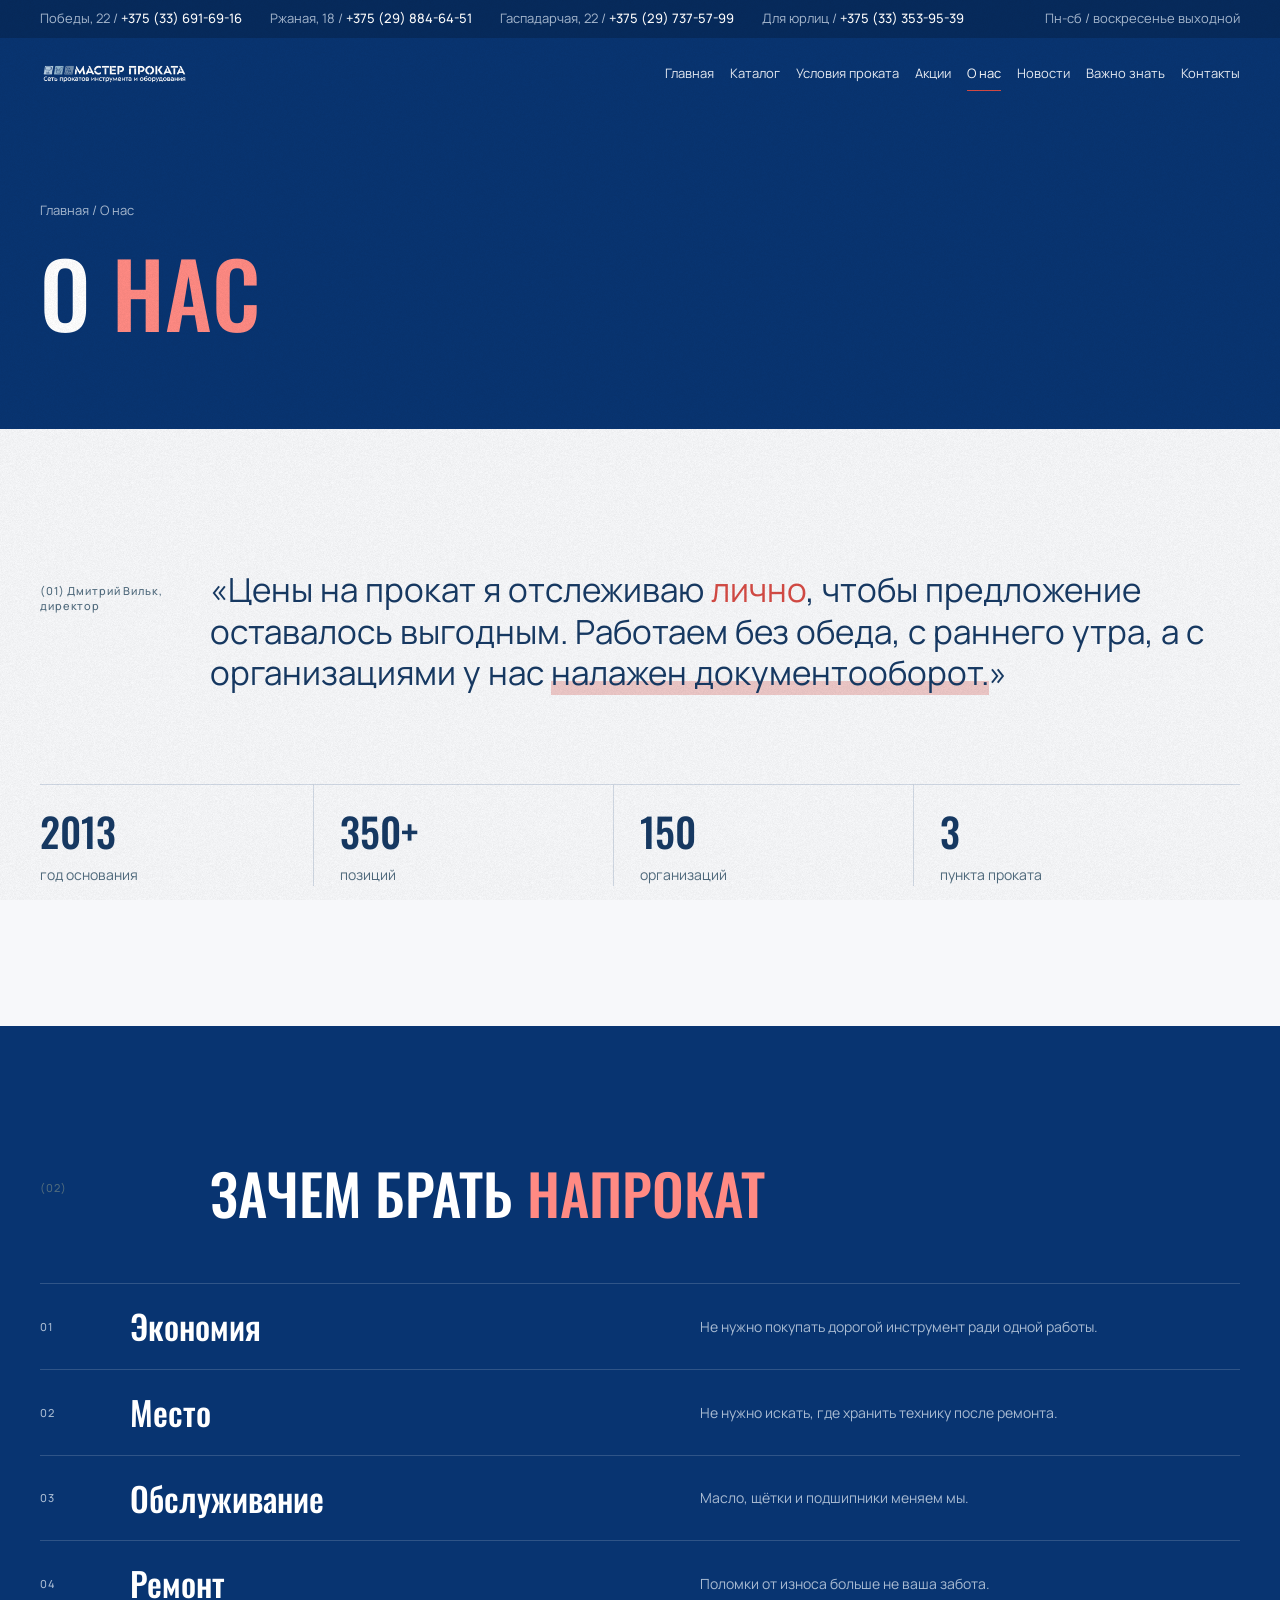
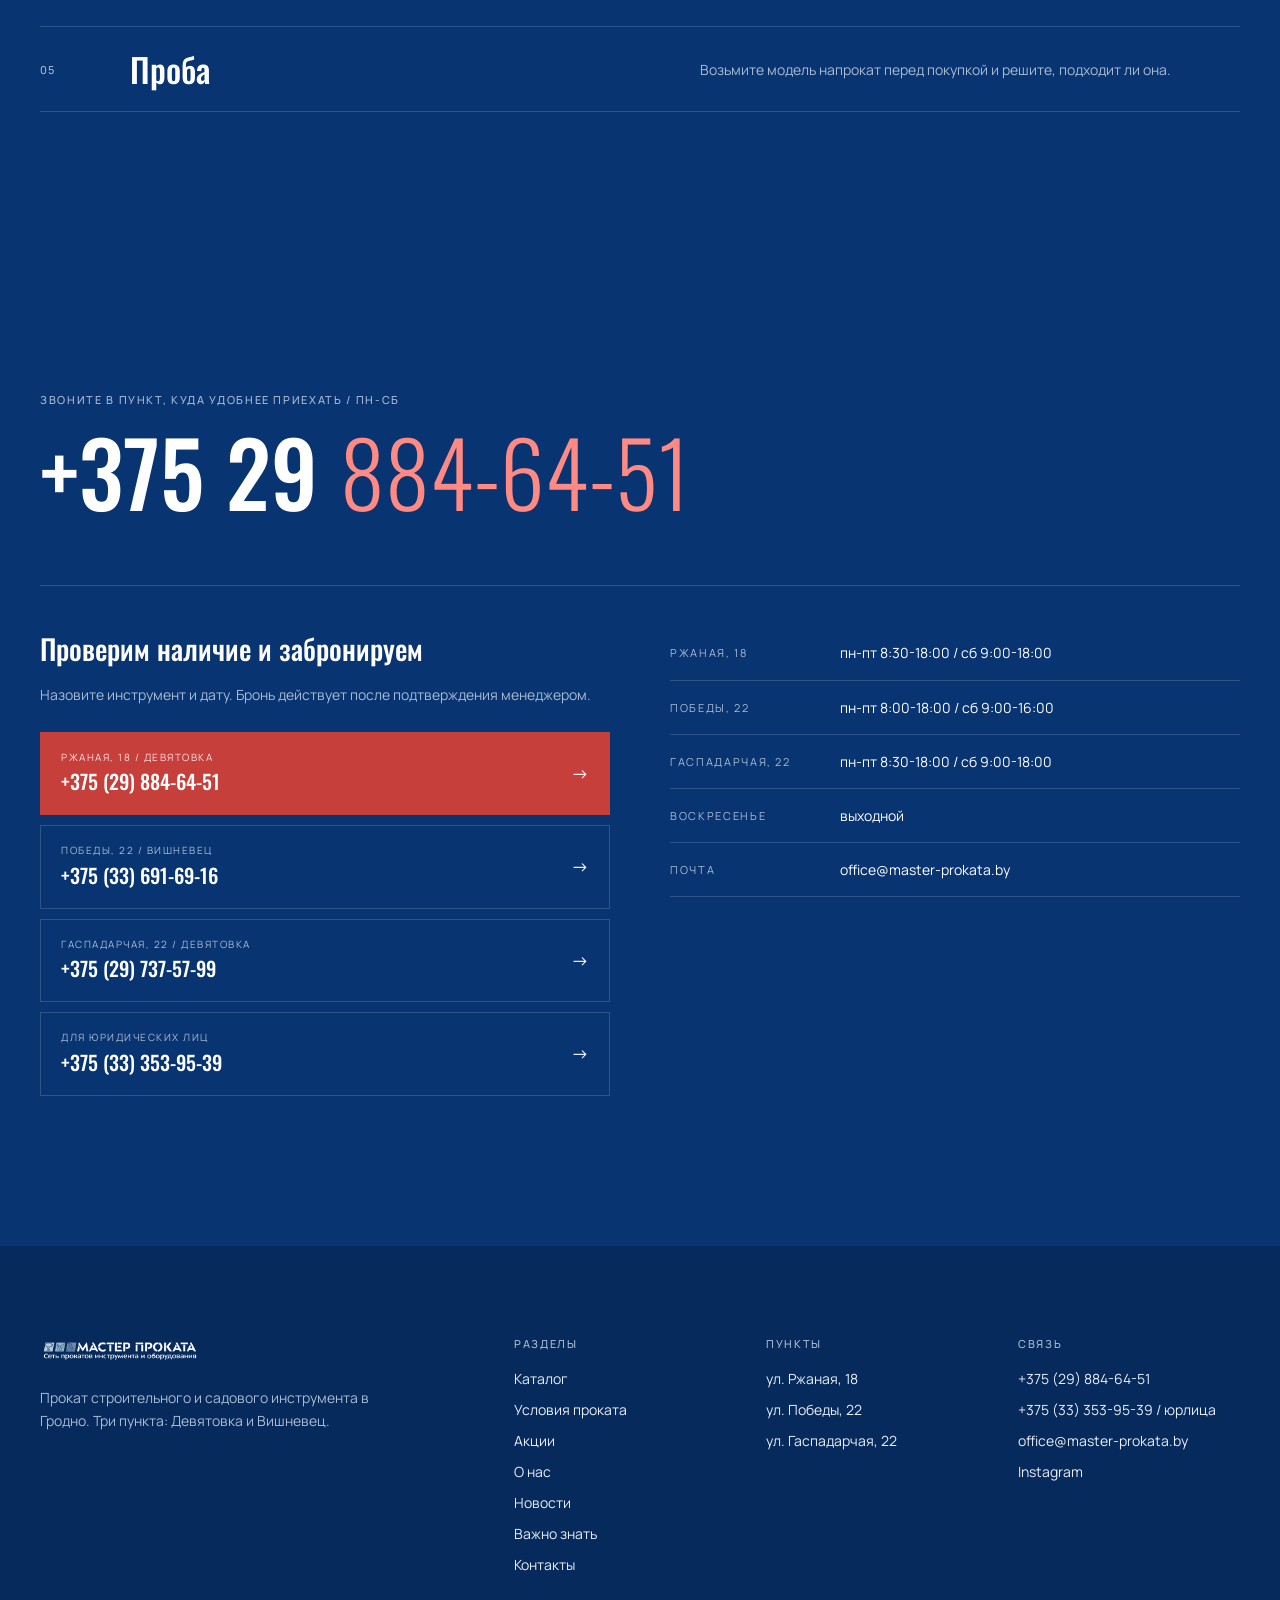
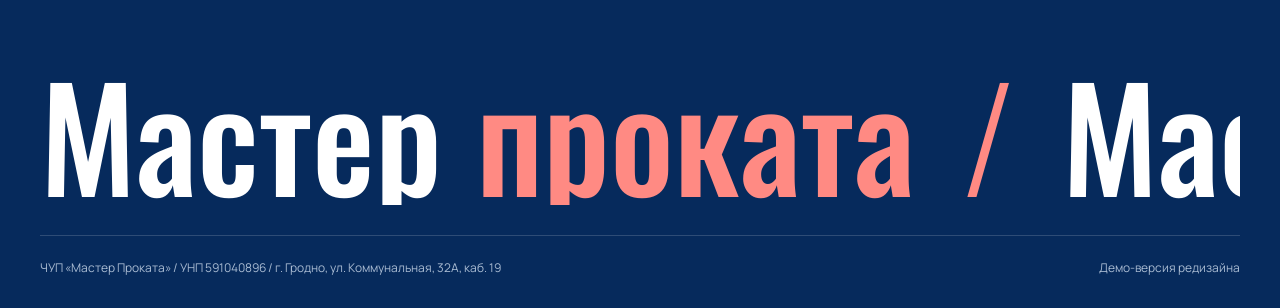
==== commit 12488ff5: "Footer wordmark marquee" ====
--- a/about.html
+++ b/about.html
@@ -26,6 +26,6 @@
 <div data-r><h4>Разделы</h4><ul><li><a href="catalog.html">Каталог</a></li><li><a href="usloviya.html">Условия проката</a></li><li><a href="https://master-prokata.by/akcii/">Акции</a></li><li><a href="about.html">О нас</a></li><li><a href="https://master-prokata.by/news/">Новости</a></li><li><a href="https://master-prokata.by/baza-znanii/">Важно знать</a></li><li><a href="contacts.html">Контакты</a></li></ul></div>
 <div data-r><h4>Пункты</h4><ul><li>ул. Ржаная, 18</li><li>ул. Победы, 22</li><li>ул. Гаспадарчая, 22</li></ul></div>
 <div data-r><h4>Связь</h4><ul><li><a href="tel:+375298846451">+375 (29) 884-64-51</a></li><li><a href="tel:+375333539539">+375 (33) 353-95-39 / юрлица</a></li><li><a href="mailto:office@master-prokata.by">office@master-prokata.by</a></li><li><a href="https://www.instagram.com/masterprokata_grodno/" target="_blank" rel="noopener">Instagram</a></li></ul></div></div>
-<div class="word" aria-hidden="true">Мастер <em>проката</em></div>
+<div class="word" aria-hidden="true"><div class="wt"><span class="wg"><span class="wi">Мастер <em>проката</em><i>/</i></span><span class="wi">Мастер <em>проката</em><i>/</i></span><span class="wi">Мастер <em>проката</em><i>/</i></span><span class="wi">Мастер <em>проката</em><i>/</i></span></span><span class="wg"><span class="wi">Мастер <em>проката</em><i>/</i></span><span class="wi">Мастер <em>проката</em><i>/</i></span><span class="wi">Мастер <em>проката</em><i>/</i></span><span class="wi">Мастер <em>проката</em><i>/</i></span></span></div></div>
 <div class="legal"><span>ЧУП «Мастер Проката» / УНП 591040896 / г. Гродно, ул. Коммунальная, 32А, каб. 19</span><span>Демо-версия редизайна</span></div></div></footer>
 <script src="main.js"></script></body></html>
--- a/style.css
+++ b/style.css
@@ -69,10 +69,10 @@
 .split h2{margin:20px 0 24px}
 .box{background:var(--navy);color:var(--onD);padding:30px;margin-top:34px}.box h3{color:#fff;font-size:22px;margin-bottom:10px}.box p{color:var(--muteD);margin-bottom:22px}
 .tbl{border-top:1px solid var(--ink)}
-.tbl .h,.tbl .r{display:grid;grid-template-columns:64px 1fr 120px 130px;gap:24px;align-items:center;padding:14px 0;border-bottom:1px solid var(--line)}
+.tbl .h,.tbl .r{display:grid;grid-template-columns:64px 1fr 170px 130px;gap:24px;align-items:center;padding:14px 0;border-bottom:1px solid var(--line)}
 .tbl .h{padding:12px 0}
 .tbl .r img{width:64px;height:64px;object-fit:contain;background:#fff;border:1px solid var(--line)}
-.tbl .r .n{color:var(--ink);font-size:16px}.tbl .r .pr{text-align:right;font-size:26px;color:var(--ink)}.tbl .r .pr small{font-size:12px;color:var(--mute)}.tbl .r .pr s{font-size:14px;color:var(--mute);margin-right:6px}
+.tbl .r .n{color:var(--ink);font-size:16px}.tbl .r .pr{text-align:right;white-space:nowrap;font-size:26px;color:var(--ink)}.tbl .r .pr small{font-size:12px;color:var(--mute)}.tbl .r .pr s{font-size:14px;color:var(--mute);margin-right:6px}
 .tbl .r a.lnk{justify-self:end;color:var(--ink);border-bottom:1px solid var(--ink);font-size:13px;transition:color .3s var(--e),border-color .3s var(--e)}.tbl .r a.lnk:hover{color:var(--acc);border-color:var(--acc)}
 /* steps */
 .steps{display:grid;grid-template-columns:repeat(3,1fr);border-top:1px solid var(--line)}
@@ -150,3 +150,9 @@
 .step b{font-weight:300}.hero .price b{font-weight:400}
 
 .hero em,.phead em{color:#ff8a83}
+
+.word{overflow:hidden;max-width:100%;white-space:nowrap}
+.wt{display:flex;width:max-content;animation:wmq 40s linear infinite}
+.wg{display:flex;flex-shrink:0}.wi{padding-right:.35em}.wi i{font-style:normal;color:#ff8a83;padding-left:.35em;font-weight:300}
+@keyframes wmq{to{transform:translateX(-50%)}}
+@media (prefers-reduced-motion:reduce){.wt{animation:none}}
